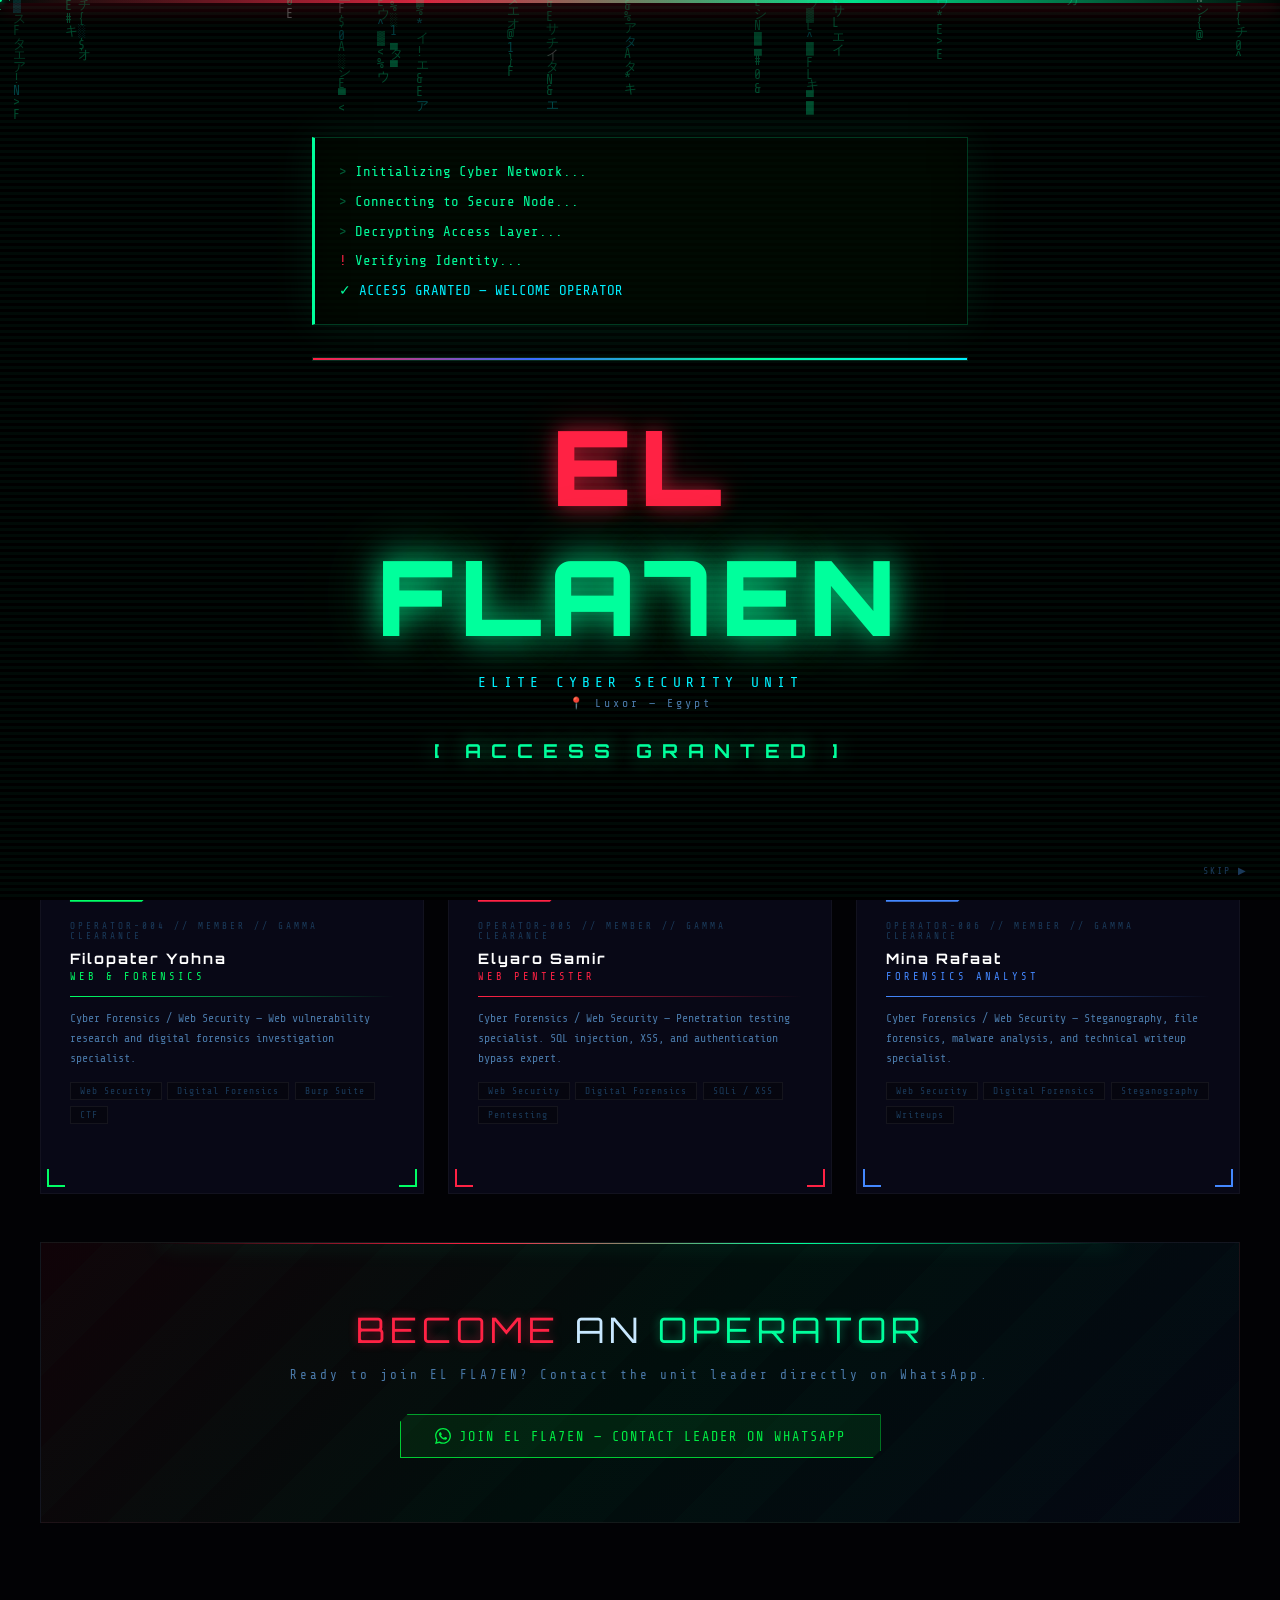
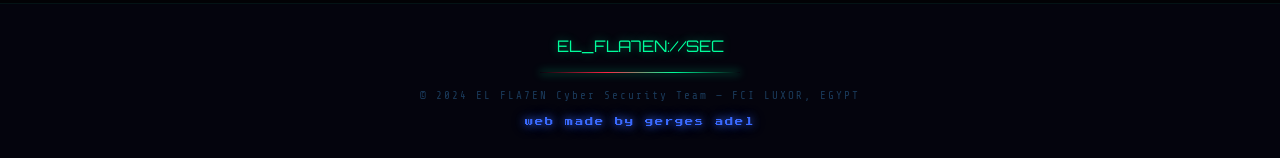
==== team.html @ 1567c56c "Add files via upload" ====
<!DOCTYPE html>
<html lang="en">
<head>
  <meta charset="UTF-8">
  <meta name="viewport" content="width=device-width, initial-scale=1.0">
  <title>EL FLA7EN | The Unit — Team</title>
  <link rel="stylesheet" href="style.css">
  <style>
    /* Ensure equal card height in grid */
    .team-grid { align-items: stretch; }
    .m-card { display: flex; flex-direction: column; }
    .m-body { flex: 1; display: flex; flex-direction: column; }
    .m-skills { flex: 1; }
  </style>
</head>
<body>

<div id="cursor"></div>
<div id="cursor-dot"></div>
<canvas id="bgCanvas" style="position:fixed;inset:0;pointer-events:none;z-index:0;opacity:0.28;width:100%;height:100%;"></canvas>

<!-- INTRO (first-visit only, handled by localStorage) -->
<div id="intro">
  <div class="i-scanbar"></div>
  <canvas id="intro-mat" style="position:absolute;inset:0;width:100%;height:100%;opacity:0.28;"></canvas>
  <div class="i-scan"></div>
  <div class="i-wrap">
    <div class="i-term" id="intro-terminal"></div>
    <div class="i-prog"><div class="i-bar"></div></div>
    <div class="i-logo"><span class="lr">EL</span> <span class="lg">FLA7EN</span></div>
    <div class="i-sub">Elite Cyber Security Unit</div>
    <div class="i-loc">📍 Luxor — Egypt</div>
    <div class="i-access">[ ACCESS GRANTED ]</div>
  </div>
  <div class="i-skip" id="intro-skip">SKIP ▶</div>
</div>

<nav class="navbar">
  <a href="index.html" class="nav-logo">EL<span class="sep">_</span>FLA7EN<span class="lx">://SEC</span></a>
  <ul class="nav-links">
    <li><a href="index.html">Home</a></li>
    <li><a href="team.html" class="active">Team</a></li>
    <li><a href="legendary.html">Legendary</a></li>
    <li><a href="writeups.html">Writeups</a></li>
    <li><a href="achievements.html">Achievements</a></li>
    <li><a href="https://wa.me/201225346232" target="_blank" class="nav-join">⚡ JOIN EL FLA7EN</a></li>
  </ul>
  <button class="nav-toggle"><span></span><span></span><span></span></button>
</nav>

<main>
  <div class="page-hero">
    <div class="pg-grid"></div>
    <h1 class="pg-title">THE <span class="hg">UNIT</span></h1>
    <p class="pg-sub">// 6 OPERATORS — EL FLA7EN CYBER SECURITY TEAM //</p>
    <div class="pg-line"></div>
  </div>

  <section class="section" style="padding-top:1.5rem;">
    <div class="section-inner">

      <!-- EQUAL 3-COLUMN GRID — all members same size -->
      <div class="team-grid">

        <!-- ① Gerges Adel — Neon Green -->
        <div class="m-card reveal" style="--mc:#00ff9c;">
          <div class="mc-gbar"></div><div class="mc-scan"></div>
          <div class="mc-tl" style="border-color:#00ff9c;"></div><div class="mc-tr" style="border-color:#00ff9c;"></div>
          <div class="mc-bl" style="border-color:#00ff9c;"></div><div class="mc-br" style="border-color:#00ff9c;"></div>
          <div class="m-body">
            <!-- Neon SVG Avatar — hacker figure -->
            <div class="m-avatar-wrap">
              <svg viewBox="0 0 52 52" fill="none" xmlns="http://www.w3.org/2000/svg">
                <circle cx="26" cy="14" r="8" stroke="#00ff9c" stroke-width="1.5"/>
                <path d="M10 44c0-8.837 7.163-16 16-16s16 7.163 16 16" stroke="#00ff9c" stroke-width="1.5"/>
                <circle cx="26" cy="14" r="4" stroke="#00ff9c" stroke-width="1"/>
                <line x1="18" y1="44" x2="18" y2="36" stroke="#00ff9c" stroke-width="1"/>
                <line x1="34" y1="44" x2="34" y2="36" stroke="#00ff9c" stroke-width="1"/>
                <path d="M14 38h24" stroke="#00ff9c" stroke-width="1" stroke-dasharray="2 2"/>
                <!-- Crown for leader -->
                <path d="M19 8l3-4 4 3 4-3 3 4" stroke="#00ff9c" stroke-width="1.2" fill="none"/>
              </svg>
            </div>
            <div class="m-id">OPERATOR-001 // LEADER // ALPHA CLEARANCE</div>
            <div class="m-name">Gerges Adel</div>
            <div class="m-role">Team Leader</div>
            <div class="m-sep"></div>
            <p class="m-spec">Cyber Forensics / Web Security — Commands EL FLA7EN operations. DFIR specialist and CTF strategist.</p>
            <div class="m-skills">
              <span class="m-skill">Digital Forensics</span>
              <span class="m-skill">OSINT</span>
              <span class="m-skill">Web Security</span>
              <span class="m-skill">Leadership</span>
            </div>
            <a href="https://www.linkedin.com/in/gerges-adel-10207537b" target="_blank" class="m-li">
              <svg width="12" height="12" viewBox="0 0 24 24" fill="currentColor"><path d="M20.447 20.452h-3.554v-5.569c0-1.328-.027-3.037-1.852-3.037-1.853 0-2.136 1.445-2.136 2.939v5.667H9.351V9h3.414v1.561h.046c.477-.9 1.637-1.85 3.37-1.85 3.601 0 4.267 2.37 4.267 5.455v6.286zM5.337 7.433a2.062 2.062 0 01-2.063-2.065 2.064 2.064 0 112.063 2.065zm1.782 13.019H3.555V9h3.564v11.452zM22.225 0H1.771C.792 0 0 .774 0 1.729v20.542C0 23.227.792 24 1.771 24h20.451C23.2 24 24 23.227 24 22.271V1.729C24 .774 23.2 0 22.222 0h.003z"/></svg>
              LinkedIn
            </a>
          </div>
        </div>

        <!-- ② Bassem Naser — Electric Cyan -->
        <div class="m-card reveal" style="--mc:#00f0ff;">
          <div class="mc-gbar"></div><div class="mc-scan"></div>
          <div class="mc-tl" style="border-color:#00f0ff;"></div><div class="mc-tr" style="border-color:#00f0ff;"></div>
          <div class="mc-bl" style="border-color:#00f0ff;"></div><div class="mc-br" style="border-color:#00f0ff;"></div>
          <div class="m-body">
            <div class="m-avatar-wrap">
              <svg viewBox="0 0 52 52" fill="none" xmlns="http://www.w3.org/2000/svg">
                <circle cx="26" cy="14" r="8" stroke="#00f0ff" stroke-width="1.5"/>
                <path d="M10 44c0-8.837 7.163-16 16-16s16 7.163 16 16" stroke="#00f0ff" stroke-width="1.5"/>
                <circle cx="26" cy="14" r="4" stroke="#00f0ff" stroke-width="1"/>
                <line x1="18" y1="44" x2="18" y2="36" stroke="#00f0ff" stroke-width="1"/>
                <line x1="34" y1="44" x2="34" y2="36" stroke="#00f0ff" stroke-width="1"/>
                <!-- Co-leader badge: two bars -->
                <line x1="20" y1="7" x2="32" y2="7" stroke="#00f0ff" stroke-width="1.2"/>
                <line x1="20" y1="5" x2="32" y2="5" stroke="#00f0ff" stroke-width="0.8" stroke-dasharray="2 2"/>
              </svg>
            </div>
            <div class="m-id">OPERATOR-002 // CO-LEADER // BETA CLEARANCE</div>
            <div class="m-name">Bassem Naser</div>
            <div class="m-role">Co-Leader</div>
            <div class="m-sep"></div>
            <p class="m-spec">Cyber Forensics / Web Security — Second-in-command. Coordinates unit training and CTF tactical operations.</p>
            <div class="m-skills">
              <span class="m-skill">Digital Forensics</span>
              <span class="m-skill">OSINT</span>
              <span class="m-skill">Web Security</span>
              <span class="m-skill">CTF</span>
            </div>
            <a href="https://www.linkedin.com/in/bassem-naser-9a9752275" target="_blank" class="m-li">
              <svg width="12" height="12" viewBox="0 0 24 24" fill="currentColor"><path d="M20.447 20.452h-3.554v-5.569c0-1.328-.027-3.037-1.852-3.037-1.853 0-2.136 1.445-2.136 2.939v5.667H9.351V9h3.414v1.561h.046c.477-.9 1.637-1.85 3.37-1.85 3.601 0 4.267 2.37 4.267 5.455v6.286zM5.337 7.433a2.062 2.062 0 01-2.063-2.065 2.064 2.064 0 112.063 2.065zm1.782 13.019H3.555V9h3.564v11.452zM22.225 0H1.771C.792 0 0 .774 0 1.729v20.542C0 23.227.792 24 1.771 24h20.451C23.2 24 24 23.227 24 22.271V1.729C24 .774 23.2 0 22.222 0h.003z"/></svg>
              LinkedIn
            </a>
          </div>
        </div>

        <!-- ③ Bishoy Salah — Crimson Blue -->
        <div class="m-card reveal" style="--mc:#3a6aff;">
          <div class="mc-gbar"></div><div class="mc-scan"></div>
          <div class="mc-tl" style="border-color:#3a6aff;"></div><div class="mc-tr" style="border-color:#3a6aff;"></div>
          <div class="mc-bl" style="border-color:#3a6aff;"></div><div class="mc-br" style="border-color:#3a6aff;"></div>
          <div class="m-body">
            <div class="m-avatar-wrap">
              <svg viewBox="0 0 52 52" fill="none" xmlns="http://www.w3.org/2000/svg">
                <circle cx="26" cy="14" r="8" stroke="#3a6aff" stroke-width="1.5"/>
                <path d="M10 44c0-8.837 7.163-16 16-16s16 7.163 16 16" stroke="#3a6aff" stroke-width="1.5"/>
                <circle cx="26" cy="14" r="4" stroke="#3a6aff" stroke-width="1"/>
                <line x1="18" y1="44" x2="18" y2="36" stroke="#3a6aff" stroke-width="1"/>
                <line x1="34" y1="44" x2="34" y2="36" stroke="#3a6aff" stroke-width="1"/>
                <!-- Shield icon -->
                <path d="M26 5 L30 8 L30 13 C30 15.5 28 17.5 26 18 C24 17.5 22 15.5 22 13 L22 8 Z" stroke="#3a6aff" stroke-width="1" fill="none"/>
              </svg>
            </div>
            <div class="m-id">OPERATOR-003 // MEMBER // GAMMA CLEARANCE</div>
            <div class="m-name">Bishoy Salah</div>
            <div class="m-role">Security Analyst</div>
            <div class="m-sep"></div>
            <p class="m-spec">Cyber Forensics / Web Security — Digital evidence specialist. Network forensics and web vulnerability expert.</p>
            <div class="m-skills">
              <span class="m-skill">Web Security</span>
              <span class="m-skill">Digital Forensics</span>
              <span class="m-skill">Wireshark</span>
              <span class="m-skill">CTF</span>
            </div>
            <a href="https://www.linkedin.com/in/beshoy-salah-5a33793b5" target="_blank" class="m-li">
              <svg width="12" height="12" viewBox="0 0 24 24" fill="currentColor"><path d="M20.447 20.452h-3.554v-5.569c0-1.328-.027-3.037-1.852-3.037-1.853 0-2.136 1.445-2.136 2.939v5.667H9.351V9h3.414v1.561h.046c.477-.9 1.637-1.85 3.37-1.85 3.601 0 4.267 2.37 4.267 5.455v6.286zM5.337 7.433a2.062 2.062 0 01-2.063-2.065 2.064 2.064 0 112.063 2.065zm1.782 13.019H3.555V9h3.564v11.452zM22.225 0H1.771C.792 0 0 .774 0 1.729v20.542C0 23.227.792 24 1.771 24h20.451C23.2 24 24 23.227 24 22.271V1.729C24 .774 23.2 0 22.222 0h.003z"/></svg>
              LinkedIn
            </a>
          </div>
        </div>

        <!-- ④ Filopater Yohna — Neon Emerald -->
        <div class="m-card reveal" style="--mc:#00ff66;">
          <div class="mc-gbar"></div><div class="mc-scan"></div>
          <div class="mc-tl" style="border-color:#00ff66;"></div><div class="mc-tr" style="border-color:#00ff66;"></div>
          <div class="mc-bl" style="border-color:#00ff66;"></div><div class="mc-br" style="border-color:#00ff66;"></div>
          <div class="m-body">
            <div class="m-avatar-wrap">
              <svg viewBox="0 0 52 52" fill="none" xmlns="http://www.w3.org/2000/svg">
                <circle cx="26" cy="14" r="8" stroke="#00ff66" stroke-width="1.5"/>
                <path d="M10 44c0-8.837 7.163-16 16-16s16 7.163 16 16" stroke="#00ff66" stroke-width="1.5"/>
                <circle cx="26" cy="14" r="4" stroke="#00ff66" stroke-width="1"/>
                <line x1="18" y1="44" x2="18" y2="36" stroke="#00ff66" stroke-width="1"/>
                <line x1="34" y1="44" x2="34" y2="36" stroke="#00ff66" stroke-width="1"/>
                <!-- Magnifier for OSINT/web -->
                <circle cx="24" cy="9" r="3" stroke="#00ff66" stroke-width="1"/>
                <line x1="27" y1="12" x2="30" y2="15" stroke="#00ff66" stroke-width="1.2"/>
              </svg>
            </div>
            <div class="m-id">OPERATOR-004 // MEMBER // GAMMA CLEARANCE</div>
            <div class="m-name">Filopater Yohna</div>
            <div class="m-role">Web &amp; Forensics</div>
            <div class="m-sep"></div>
            <p class="m-spec">Cyber Forensics / Web Security — Web vulnerability research and digital forensics investigation specialist.</p>
            <div class="m-skills">
              <span class="m-skill">Web Security</span>
              <span class="m-skill">Digital Forensics</span>
              <span class="m-skill">Burp Suite</span>
              <span class="m-skill">CTF</span>
            </div>
            <a href="https://www.linkedin.com/in/felopater-yohana-9625503b5" target="_blank" class="m-li">
              <svg width="12" height="12" viewBox="0 0 24 24" fill="currentColor"><path d="M20.447 20.452h-3.554v-5.569c0-1.328-.027-3.037-1.852-3.037-1.853 0-2.136 1.445-2.136 2.939v5.667H9.351V9h3.414v1.561h.046c.477-.9 1.637-1.85 3.37-1.85 3.601 0 4.267 2.37 4.267 5.455v6.286zM5.337 7.433a2.062 2.062 0 01-2.063-2.065 2.064 2.064 0 112.063 2.065zm1.782 13.019H3.555V9h3.564v11.452zM22.225 0H1.771C.792 0 0 .774 0 1.729v20.542C0 23.227.792 24 1.771 24h20.451C23.2 24 24 23.227 24 22.271V1.729C24 .774 23.2 0 22.222 0h.003z"/></svg>
              LinkedIn
            </a>
          </div>
        </div>

        <!-- ⑤ Elyaro Samir — Cyber Red -->
        <div class="m-card reveal" style="--mc:#ff2244;">
          <div class="mc-gbar"></div><div class="mc-scan"></div>
          <div class="mc-tl" style="border-color:#ff2244;"></div><div class="mc-tr" style="border-color:#ff2244;"></div>
          <div class="mc-bl" style="border-color:#ff2244;"></div><div class="mc-br" style="border-color:#ff2244;"></div>
          <div class="m-body">
            <div class="m-avatar-wrap">
              <svg viewBox="0 0 52 52" fill="none" xmlns="http://www.w3.org/2000/svg">
                <circle cx="26" cy="14" r="8" stroke="#ff2244" stroke-width="1.5"/>
                <path d="M10 44c0-8.837 7.163-16 16-16s16 7.163 16 16" stroke="#ff2244" stroke-width="1.5"/>
                <circle cx="26" cy="14" r="4" stroke="#ff2244" stroke-width="1"/>
                <line x1="18" y1="44" x2="18" y2="36" stroke="#ff2244" stroke-width="1"/>
                <line x1="34" y1="44" x2="34" y2="36" stroke="#ff2244" stroke-width="1"/>
                <!-- Lightning bolt for hacker -->
                <path d="M28 5 L23 13 L27 13 L22 21 L29 11 L25 11 Z" stroke="#ff2244" stroke-width="1" fill="none"/>
              </svg>
            </div>
            <div class="m-id">OPERATOR-005 // MEMBER // GAMMA CLEARANCE</div>
            <div class="m-name">Elyaro Samir</div>
            <div class="m-role">Web Pentester</div>
            <div class="m-sep"></div>
            <p class="m-spec">Cyber Forensics / Web Security — Penetration testing specialist. SQL injection, XSS, and authentication bypass expert.</p>
            <div class="m-skills">
              <span class="m-skill">Web Security</span>
              <span class="m-skill">Digital Forensics</span>
              <span class="m-skill">SQLi / XSS</span>
              <span class="m-skill">Pentesting</span>
            </div>
            <a href="https://www.linkedin.com/in/elyaro-samir-81593839b/" target="_blank" class="m-li">
              <svg width="12" height="12" viewBox="0 0 24 24" fill="currentColor"><path d="M20.447 20.452h-3.554v-5.569c0-1.328-.027-3.037-1.852-3.037-1.853 0-2.136 1.445-2.136 2.939v5.667H9.351V9h3.414v1.561h.046c.477-.9 1.637-1.85 3.37-1.85 3.601 0 4.267 2.37 4.267 5.455v6.286zM5.337 7.433a2.062 2.062 0 01-2.063-2.065 2.064 2.064 0 112.063 2.065zm1.782 13.019H3.555V9h3.564v11.452zM22.225 0H1.771C.792 0 0 .774 0 1.729v20.542C0 23.227.792 24 1.771 24h20.451C23.2 24 24 23.227 24 22.271V1.729C24 .774 23.2 0 22.222 0h.003z"/></svg>
              LinkedIn
            </a>
          </div>
        </div>

        <!-- ⑥ Mina Rafaat — Neon Blue -->
        <div class="m-card reveal" style="--mc:#4488ff;">
          <div class="mc-gbar"></div><div class="mc-scan"></div>
          <div class="mc-tl" style="border-color:#4488ff;"></div><div class="mc-tr" style="border-color:#4488ff;"></div>
          <div class="mc-bl" style="border-color:#4488ff;"></div><div class="mc-br" style="border-color:#4488ff;"></div>
          <div class="m-body">
            <div class="m-avatar-wrap">
              <svg viewBox="0 0 52 52" fill="none" xmlns="http://www.w3.org/2000/svg">
                <circle cx="26" cy="14" r="8" stroke="#4488ff" stroke-width="1.5"/>
                <path d="M10 44c0-8.837 7.163-16 16-16s16 7.163 16 16" stroke="#4488ff" stroke-width="1.5"/>
                <circle cx="26" cy="14" r="4" stroke="#4488ff" stroke-width="1"/>
                <line x1="18" y1="44" x2="18" y2="36" stroke="#4488ff" stroke-width="1"/>
                <line x1="34" y1="44" x2="34" y2="36" stroke="#4488ff" stroke-width="1"/>
                <!-- Document/writeup icon -->
                <rect x="21" y="5" width="10" height="13" rx="1" stroke="#4488ff" stroke-width="1" fill="none"/>
                <line x1="23" y1="9" x2="29" y2="9" stroke="#4488ff" stroke-width="0.8"/>
                <line x1="23" y1="11" x2="29" y2="11" stroke="#4488ff" stroke-width="0.8"/>
                <line x1="23" y1="13" x2="27" y2="13" stroke="#4488ff" stroke-width="0.8"/>
              </svg>
            </div>
            <div class="m-id">OPERATOR-006 // MEMBER // GAMMA CLEARANCE</div>
            <div class="m-name">Mina Rafaat</div>
            <div class="m-role">Forensics Analyst</div>
            <div class="m-sep"></div>
            <p class="m-spec">Cyber Forensics / Web Security — Steganography, file forensics, malware analysis, and technical writeup specialist.</p>
            <div class="m-skills">
              <span class="m-skill">Web Security</span>
              <span class="m-skill">Digital Forensics</span>
              <span class="m-skill">Steganography</span>
              <span class="m-skill">Writeups</span>
            </div>
            <a href="https://www.linkedin.com/in/mena-rafat-540276300" target="_blank" class="m-li">
              <svg width="12" height="12" viewBox="0 0 24 24" fill="currentColor"><path d="M20.447 20.452h-3.554v-5.569c0-1.328-.027-3.037-1.852-3.037-1.853 0-2.136 1.445-2.136 2.939v5.667H9.351V9h3.414v1.561h.046c.477-.9 1.637-1.85 3.37-1.85 3.601 0 4.267 2.37 4.267 5.455v6.286zM5.337 7.433a2.062 2.062 0 01-2.063-2.065 2.064 2.064 0 112.063 2.065zm1.782 13.019H3.555V9h3.564v11.452zM22.225 0H1.771C.792 0 0 .774 0 1.729v20.542C0 23.227.792 24 1.771 24h20.451C23.2 24 24 23.227 24 22.271V1.729C24 .774 23.2 0 22.222 0h.003z"/></svg>
              LinkedIn
            </a>
          </div>
        </div>

      </div><!-- /team-grid -->

      <!-- CTA -->
      <div class="cta reveal" style="margin-top:3rem;">
        <div class="cta-title"><span class="cr">BECOME</span> AN <span class="cg">OPERATOR</span></div>
        <p class="cta-sub">Ready to join EL FLA7EN? Contact the unit leader directly on WhatsApp.</p>
        <a href="https://wa.me/201225346232" target="_blank" class="btn btn-wa" style="font-size:0.85rem;padding:13px 34px;">
          <svg width="16" height="16" viewBox="0 0 24 24" fill="currentColor"><path d="M17.472 14.382c-.297-.149-1.758-.867-2.03-.967-.273-.099-.471-.148-.67.15-.197.297-.767.966-.94 1.164-.173.199-.347.223-.644.075-.297-.15-1.255-.463-2.39-1.475-.883-.788-1.48-1.761-1.653-2.059-.173-.297-.018-.458.13-.606.134-.133.298-.347.446-.52.149-.174.198-.298.298-.497.099-.198.05-.371-.025-.52-.075-.149-.669-1.612-.916-2.207-.242-.579-.487-.5-.669-.51-.173-.008-.371-.01-.57-.01-.198 0-.52.074-.792.372-.272.297-1.04 1.016-1.04 2.479 0 1.462 1.065 2.875 1.213 3.074.149.198 2.096 3.2 5.077 4.487.709.306 1.262.489 1.694.625.712.227 1.36.195 1.871.118.571-.085 1.758-.719 2.006-1.413.248-.694.248-1.289.173-1.413-.074-.124-.272-.198-.57-.347m-5.421 7.403h-.004a9.87 9.87 0 01-5.031-1.378l-.361-.214-3.741.982.998-3.648-.235-.374a9.86 9.86 0 01-1.51-5.26c.001-5.45 4.436-9.884 9.888-9.884 2.64 0 5.122 1.03 6.988 2.898a9.825 9.825 0 012.893 6.994c-.003 5.45-4.437 9.884-9.885 9.884m8.413-18.297A11.815 11.815 0 0012.05 0C5.495 0 .16 5.335.157 11.892c0 2.096.547 4.142 1.588 5.945L.057 24l6.305-1.654a11.882 11.882 0 005.683 1.448h.005c6.554 0 11.89-5.335 11.893-11.893a11.821 11.821 0 00-3.48-8.413Z"/></svg>
          JOIN EL FLA7EN — Contact Leader on WhatsApp
        </a>
      </div>

    </div>
  </section>
</main>

<footer>
  <span class="ft-logo">EL_FLA7EN://SEC</span>
  <div class="ft-divider"></div>
  <span class="ft-copy">© 2024 EL FLA7EN Cyber Security Team — FCI LUXOR, EGYPT</span>
  <span class="ft-credit">web made by gerges adel</span>
</footer>

<script src="script.js"></script>
</body>
</html>
---- style.css ----
@import url('https://fonts.googleapis.com/css2?family=Share+Tech+Mono&family=Orbitron:wght@400;600;700;900&family=Rajdhani:wght@300;400;600;700&family=VT323&family=Press+Start+2P&display=swap');

/* ============================================================
   EL FLA7EN v3 — BALANCED NEON CYBER PALETTE
   Green #00ff9c | Blue #1e3a8a | Red #ff2244 | Black #020205
   ============================================================ */
:root {
  --bg:    #020205;
  --bg2:   #04040d;
  --bg3:   #070714;
  --surf:  #080816;
  --surf2: #0c0c22;
  --bdr:   #0d1f3a;
  --bdr2:  #1a3a6a;

  --text:     #c8e8ff;
  --dim:      #4a7aaa;
  --muted:    #1a3a5a;
  --v-muted:  #0a1828;

  /* PRIMARY TRIO */
  --g:  #00ff9c;   /* Neon Green */
  --g2: #00cc7a;
  --g3: #00ff6a;
  --r:  #ff2244;   /* Cyber Red */
  --r2: #cc1133;
  --r3: #ff4466;
  --b:  #1e3a8a;   /* Crimson Blue */
  --b2: #2a52c0;
  --b3: #3a6aff;

  /* SECONDARY */
  --cyan:   #00f0ff;
  --cyan2:  #00c8ff;
  --em:     #00ff66;   /* Neon Emerald */
  --nb:     #4488ff;   /* Neon Blue */
  --yellow: #ffd700;

  /* MEMBER COLORS */
  --m0: #00ff9c;   /* Gerges  — Neon Green   */
  --m1: #00f0ff;   /* Bassem  — Electric Cyan */
  --m2: #3a6aff;   /* Bishoy  — Crimson Blue  */
  --m3: #00ff66;   /* Filop.  — Neon Emerald  */
  --m4: #ff2244;   /* Elyaro  — Cyber Red     */
  --m5: #4488ff;   /* Mina    — Neon Blue     */

  /* GLOWS */
  --gg:  0 0 20px rgba(0,255,156,0.55),0 0 40px rgba(0,255,156,0.25);
  --ggs: 0 0 10px rgba(0,255,156,0.45);
  --ggx: 0 0 30px rgba(0,255,156,0.7),0 0 60px rgba(0,255,156,0.35),0 0 100px rgba(0,255,156,0.15);
  --gr:  0 0 20px rgba(255,34,68,0.55),0 0 40px rgba(255,34,68,0.25);
  --grs: 0 0 10px rgba(255,34,68,0.45);
  --gc:  0 0 20px rgba(0,240,255,0.5),0 0 40px rgba(0,240,255,0.2);
  --gcs: 0 0 10px rgba(0,240,255,0.4);
  --gb:  0 0 20px rgba(58,106,255,0.5);
  --gbs: 0 0 10px rgba(58,106,255,0.4);

  --font-mono:    'Share Tech Mono','Courier New',monospace;
  --font-display: 'Orbitron',monospace;
  --font-body:    'Rajdhani',sans-serif;
  --font-retro:   'VT323',monospace;
  --font-pixel:   'Press Start 2P',monospace;
}

*,*::before,*::after{margin:0;padding:0;box-sizing:border-box;}
html{scroll-behavior:smooth;}

body{
  background:var(--bg);color:var(--text);
  font-family:var(--font-mono);
  min-height:100vh;overflow-x:hidden;cursor:none;
}

/* Scanlines */
body::after{
  content:'';position:fixed;inset:0;pointer-events:none;z-index:9997;
  background:repeating-linear-gradient(0deg,transparent,transparent 2px,rgba(0,255,156,0.012) 2px,rgba(0,255,156,0.012) 4px);
  animation:scanscroll 15s linear infinite;
}
@keyframes scanscroll{0%{background-position:0 0}100%{background-position:0 300px}}

/* ===== CURSOR ===== */
#cursor{
  width:20px;height:20px;border:1.5px solid var(--g);
  position:fixed;pointer-events:none;z-index:99999;
  transform:translate(-50%,-50%);
  box-shadow:var(--ggs);
  transition:transform 0.08s,background 0.2s,border-color 0.2s;
  clip-path:polygon(50% 0%,100% 50%,50% 100%,0% 50%);
}
#cursor-dot{
  width:4px;height:4px;background:var(--g);border-radius:50%;
  position:fixed;pointer-events:none;z-index:99999;
  transform:translate(-50%,-50%);box-shadow:0 0 6px var(--g);
}
#cursor.hover-r{border-color:var(--r);box-shadow:var(--grs);}
#cursor.hover-b{border-color:var(--b3);box-shadow:var(--gbs);}
#cursor.scale{transform:translate(-50%,-50%) scale(2);}

/* ===== BG CANVAS ===== */
#bgCanvas{position:fixed;inset:0;pointer-events:none;z-index:0;opacity:0.32;width:100%;height:100%;}

/* ===== INTRO ===== */
#intro{
  position:fixed;inset:0;background:#000;
  z-index:99990;display:flex;flex-direction:column;
  align-items:center;justify-content:center;overflow:hidden;
}
#intro.hidden{display:none;}
#intro.exit{animation:introExit 1.2s ease forwards;}
@keyframes introExit{to{opacity:0;transform:scale(1.04);pointer-events:none;}}

#intro-mat{position:absolute;inset:0;}
.i-scan{
  position:absolute;inset:0;pointer-events:none;
  background:repeating-linear-gradient(0deg,transparent,transparent 3px,rgba(0,255,156,0.04) 3px,rgba(0,255,156,0.04) 6px);
  animation:iscan 0.1s steps(1) infinite;
}
@keyframes iscan{0%{opacity:1}50%{opacity:0.7}}

.i-wrap{position:relative;z-index:2;text-align:center;width:100%;max-width:720px;padding:2rem;}

/* Red scan bar */
.i-scanbar{
  position:absolute;left:0;right:0;height:3px;
  background:linear-gradient(90deg,transparent,var(--r),var(--g),transparent);
  box-shadow:0 0 20px var(--r),0 0 40px rgba(255,34,68,0.3);
  animation:scanbar 2s linear infinite;top:0;
}
@keyframes scanbar{0%{top:-3px}100%{top:100vh}}

.i-term{
  font-family:var(--font-mono);font-size:clamp(0.72rem,1.8vw,0.88rem);
  color:var(--g);text-align:left;
  background:rgba(0,10,0,0.75);
  border:1px solid rgba(0,255,156,0.2);
  border-left:3px solid var(--g);
  padding:1.2rem 1.5rem;margin-bottom:2rem;
  min-height:115px;
  box-shadow:0 0 40px rgba(0,255,156,0.08),inset 0 0 30px rgba(0,0,0,0.5);
}
.i-line{display:block;opacity:0;line-height:2.1;white-space:nowrap;}
.i-line.show{opacity:1;}
.i-line::before{content:'> ';color:rgba(0,255,156,0.35);}
.i-line.ok{color:var(--cyan);}
.i-line.ok::before{content:'✓ ';color:var(--g);}
.i-line.warn::before{content:'! ';color:var(--r);}

/* Progress bar — tri-color */
.i-prog{width:100%;height:4px;background:rgba(255,255,255,0.04);margin-bottom:2.5rem;border:1px solid rgba(0,255,156,0.1);overflow:hidden;}
.i-bar{
  height:100%;width:0%;
  background:linear-gradient(90deg,var(--r),var(--b3),var(--g),var(--cyan));
  box-shadow:0 0 15px var(--g),0 0 30px rgba(0,255,156,0.4);
  animation:ibar 2.8s ease forwards 0.3s;
}
@keyframes ibar{to{width:100%;}}

.i-logo{
  font-family:var(--font-display);
  font-size:clamp(3rem,10vw,6.5rem);font-weight:900;
  letter-spacing:8px;opacity:0;
  animation:logoIn 0.9s cubic-bezier(0.16,1,0.3,1) forwards 2.8s, logoGlitch 4s infinite 3.8s;
}
.i-logo .lg{color:var(--g);text-shadow:var(--ggx);}
.i-logo .lr{color:var(--r);text-shadow:var(--gr);}
.i-logo .lb{color:var(--b3);text-shadow:var(--gb);}
.i-logo .lw{color:#fff;text-shadow:0 0 30px rgba(255,255,255,0.3);}

.i-sub{font-family:var(--font-mono);font-size:clamp(0.72rem,2vw,0.92rem);color:var(--cyan);letter-spacing:5px;text-transform:uppercase;opacity:0;margin-top:0.8rem;animation:fu 0.5s ease forwards 3.5s;}
.i-loc{font-family:var(--font-mono);font-size:0.72rem;color:var(--dim);letter-spacing:3px;opacity:0;margin-top:0.3rem;animation:fu 0.4s ease forwards 3.8s;}
.i-access{
  font-family:var(--font-display);font-size:clamp(0.9rem,2.5vw,1.2rem);font-weight:700;
  letter-spacing:10px;color:var(--g);text-shadow:var(--gg);
  opacity:0;margin-top:1.8rem;
  animation:fu 0.4s ease forwards 4.1s,accessPulse 0.7s step-end infinite 4.4s;
}

@keyframes logoIn{0%{opacity:0;filter:blur(16px);transform:scaleX(0.7) skewX(-10deg);}70%{opacity:1;filter:blur(0);transform:scaleX(1.04);}100%{opacity:1;filter:blur(0);transform:scaleX(1);}}
@keyframes logoGlitch{
  0%,90%,100%{text-shadow:inherit;transform:none;}
  91%{transform:skewX(-7deg);filter:hue-rotate(90deg);}
  92%{transform:skewX(5deg);filter:hue-rotate(-60deg);}
  93%{transform:none;filter:none;}
  95%{transform:translateX(3px);}
  96%{transform:translateX(-3px);}
  97%{transform:none;}
}
@keyframes fu{from{opacity:0;transform:translateY(12px)}to{opacity:1;transform:translateY(0)}}
@keyframes accessPulse{0%,100%{opacity:1}50%{opacity:0.2}}

.i-skip{position:absolute;bottom:1.5rem;right:2rem;font-family:var(--font-mono);font-size:0.62rem;color:var(--muted);letter-spacing:2px;cursor:pointer;text-transform:uppercase;transition:color 0.2s;}
.i-skip:hover{color:var(--g);}

/* ===== NAVBAR ===== */
.navbar{
  position:fixed;top:0;left:0;right:0;height:65px;
  background:rgba(2,2,5,0.96);backdrop-filter:blur(18px);
  border-bottom:1px solid rgba(0,255,156,0.08);
  box-shadow:0 1px 40px rgba(0,255,156,0.05),0 0 1px rgba(255,34,68,0.08) inset;
  z-index:900;padding:0 2rem;
  display:flex;align-items:center;justify-content:space-between;
}
.nav-logo{
  font-family:var(--font-display);font-size:1.05rem;font-weight:900;
  color:var(--g);text-shadow:var(--ggs);text-decoration:none;letter-spacing:3px;
}
.nav-logo .sep{color:var(--r);opacity:0.7;}
.nav-logo .lx{color:var(--dim);}

.nav-links{display:flex;gap:0.2rem;list-style:none;align-items:center;}
.nav-links a{
  font-family:var(--font-mono);font-size:0.7rem;letter-spacing:1.5px;
  color:var(--dim);text-decoration:none;text-transform:uppercase;
  padding:7px 14px;border:1px solid transparent;transition:all 0.25s;position:relative;
}
.nav-links a::before{
  content:'';position:absolute;bottom:0;left:50%;right:50%;height:1px;
  background:linear-gradient(90deg,var(--r),var(--g));
  transition:all 0.3s;box-shadow:0 0 6px var(--g);
}
.nav-links a:hover,.nav-links a.active{color:var(--g);text-shadow:var(--ggs);}
.nav-links a:hover::before,.nav-links a.active::before{left:10%;right:10%;}

.nav-join{
  font-family:var(--font-mono);font-size:0.7rem;letter-spacing:2px;
  padding:8px 20px;
  background:linear-gradient(135deg,rgba(255,34,68,0.15),rgba(0,255,156,0.12));
  border:1px solid;
  border-image:linear-gradient(135deg,var(--r),var(--g)) 1;
  color:var(--g) !important;
  text-decoration:none;text-transform:uppercase;
  clip-path:polygon(8px 0,100% 0,100% calc(100% - 8px),calc(100% - 8px) 100%,0 100%,0 8px);
  transition:all 0.3s !important;position:relative;overflow:hidden;
}
.nav-join::before{display:none !important;}
.nav-join::after{
  content:'';position:absolute;inset:0;
  background:linear-gradient(135deg,var(--r),var(--g));
  opacity:0;transition:opacity 0.3s;z-index:-1;
}
.nav-join:hover::after{opacity:1;}
.nav-join:hover{color:var(--bg) !important;box-shadow:var(--gg),var(--gr);}

.nav-toggle{display:none;background:none;border:none;cursor:pointer;flex-direction:column;gap:5px;padding:5px;}
.nav-toggle span{display:block;width:22px;height:2px;background:var(--g);transition:all 0.3s;}

/* ===== MAIN ===== */
main{padding-top:65px;position:relative;z-index:1;}

/* ===== HERO ===== */
.hero{
  min-height:100vh;display:flex;align-items:center;justify-content:center;
  text-align:center;padding:4rem 2rem 3rem;position:relative;overflow:hidden;
}
/* Grid floor effect */
.hero-grid{
  position:absolute;inset:0;
  background-image:
    linear-gradient(rgba(0,255,156,0.055) 1px,transparent 1px),
    linear-gradient(90deg,rgba(0,255,156,0.055) 1px,transparent 1px),
    linear-gradient(rgba(255,34,68,0.025) 1px,transparent 1px),
    linear-gradient(90deg,rgba(255,34,68,0.025) 1px,transparent 1px),
    linear-gradient(rgba(58,106,255,0.02) 1px,transparent 1px),
    linear-gradient(90deg,rgba(58,106,255,0.02) 1px,transparent 1px);
  background-size:70px 70px,70px 70px,14px 14px,14px 14px,7px 7px,7px 7px;
  perspective:600px;transform:rotateX(3deg);transform-origin:50% 100%;
  mask-image:radial-gradient(ellipse at 50% 30%,black 20%,transparent 80%);
  animation:gridPulse 6s ease-in-out infinite;
}
@keyframes gridPulse{0%,100%{opacity:0.7}50%{opacity:1}}

.hero-radial{
  position:absolute;inset:0;
  background:
    radial-gradient(ellipse at 20% 50%,rgba(255,34,68,0.1) 0%,transparent 50%),
    radial-gradient(ellipse at 80% 50%,rgba(58,106,255,0.1) 0%,transparent 50%),
    radial-gradient(ellipse at 50% 0%,rgba(0,255,156,0.08) 0%,transparent 60%);
}

/* Particles canvas */
#particleCanvas{position:absolute;inset:0;pointer-events:none;z-index:1;}

.hero-content{position:relative;z-index:2;max-width:980px;}

.hero-eyebrow{
  font-family:var(--font-mono);font-size:0.68rem;
  letter-spacing:6px;text-transform:uppercase;margin-bottom:1.5rem;
  opacity:0;animation:fu 0.6s ease forwards 0.2s;
}
.hero-eyebrow .eg{color:var(--g);}
.hero-eyebrow .er{color:var(--r);}
.hero-eyebrow .ec{color:var(--cyan);}
.hero-eyebrow .em{color:var(--dim);}

.hero-title{
  font-family:var(--font-display);
  font-size:clamp(3.5rem,12vw,8.5rem);
  font-weight:900;line-height:0.9;letter-spacing:10px;
  margin-bottom:0.8rem;opacity:0;
  animation:fu 0.7s cubic-bezier(0.16,1,0.3,1) forwards 0.4s;
}
.ht-el{color:var(--r);text-shadow:var(--gr);display:block;}
.ht-fla{color:#fff;text-shadow:0 0 40px rgba(255,255,255,0.2);}
.ht-7en{color:var(--g);text-shadow:var(--ggx);}

.hero-sub{
  font-family:var(--font-mono);font-size:clamp(0.8rem,2vw,1rem);
  color:var(--text);letter-spacing:4px;margin-bottom:0.4rem;
  opacity:0;animation:fu 0.6s ease forwards 0.7s;
}
.hero-loc{
  font-family:var(--font-mono);font-size:0.72rem;color:var(--cyan);letter-spacing:3px;
  opacity:0;margin-bottom:2.5rem;animation:fu 0.5s ease forwards 0.85s;
}

.hero-stats{
  display:flex;gap:2.5rem;justify-content:center;flex-wrap:wrap;
  margin-bottom:2.5rem;opacity:0;animation:fu 0.6s ease forwards 1s;
}
.h-stat{text-align:center;position:relative;}
.h-stat::after{
  content:'';position:absolute;bottom:-8px;left:0;right:0;height:1px;
  background:linear-gradient(90deg,transparent,var(--g),var(--r),transparent);
}
.h-num{
  font-family:var(--font-display);font-size:2.5rem;font-weight:900;
  color:var(--g);text-shadow:var(--ggs);display:block;line-height:1;
}
.h-label{font-size:0.6rem;color:var(--muted);letter-spacing:3px;text-transform:uppercase;display:block;margin-top:0.5rem;}

.hero-btns{display:flex;gap:1rem;justify-content:center;flex-wrap:wrap;opacity:0;animation:fu 0.6s ease forwards 1.2s;}

/* ===== BUTTONS ===== */
.btn{
  font-family:var(--font-mono);font-size:0.75rem;letter-spacing:2px;
  text-transform:uppercase;padding:13px 30px;text-decoration:none;
  border:1px solid;transition:all 0.3s;cursor:pointer;
  display:inline-flex;align-items:center;gap:0.5rem;
  clip-path:polygon(8px 0,100% 0,100% calc(100% - 8px),calc(100% - 8px) 100%,0 100%,0 8px);
  position:relative;overflow:hidden;
}
.btn::before{content:'';position:absolute;inset:0;background:linear-gradient(90deg,transparent,rgba(255,255,255,0.04),transparent);transform:translateX(-100%);transition:transform 0.5s;}
.btn:hover::before{transform:translateX(100%);}

.btn-g{background:rgba(0,255,156,0.08);border-color:var(--g);color:var(--g);}
.btn-g:hover{background:var(--g);color:var(--bg);box-shadow:var(--ggx);}

.btn-r{background:rgba(255,34,68,0.08);border-color:var(--r);color:var(--r);}
.btn-r:hover{background:var(--r);color:#fff;box-shadow:var(--gr);}

.btn-b{background:rgba(58,106,255,0.08);border-color:var(--b3);color:var(--b3);}
.btn-b:hover{background:var(--b3);color:#fff;box-shadow:var(--gb);}

.btn-wa{background:rgba(0,180,40,0.12);border-color:#00cc33;color:#00ee44;}
.btn-wa:hover{background:#00cc33;color:#000;box-shadow:0 0 25px rgba(0,204,51,0.6);}

/* ===== SECTIONS ===== */
.section{padding:5rem 2rem;position:relative;z-index:1;}
.section-inner{max-width:1200px;margin:0 auto;}

.s-head{text-align:center;margin-bottom:3.5rem;}
.s-tag{font-family:var(--font-mono);font-size:0.65rem;letter-spacing:5px;text-transform:uppercase;display:block;margin-bottom:0.7rem;}
.s-tag.tg{color:var(--g);}
.s-tag.tr{color:var(--r);}
.s-tag.tc{color:var(--cyan);}
.s-tag.tb{color:var(--b3);}

.s-title{font-family:var(--font-display);font-size:clamp(1.5rem,4vw,2.5rem);font-weight:700;color:#fff;letter-spacing:4px;}
.s-title .hg{color:var(--g);text-shadow:var(--ggs);}
.s-title .hr{color:var(--r);text-shadow:var(--grs);}
.s-title .hc{color:var(--cyan);text-shadow:var(--gcs);}
.s-title .hb{color:var(--b3);text-shadow:var(--gbs);}

.s-line{
  width:120px;height:2px;margin:1.2rem auto 0;
  background:linear-gradient(90deg,var(--r),var(--g),var(--cyan));
  box-shadow:0 0 12px var(--g);
}

/* ===== TERMINAL ===== */
.terminal{background:#030310;border:1px solid rgba(0,255,156,0.1);box-shadow:0 0 40px rgba(0,255,156,0.05),inset 0 0 40px rgba(0,0,0,0.4);}
.t-bar{background:rgba(0,0,0,0.4);border-bottom:1px solid rgba(0,255,156,0.08);padding:9px 15px;display:flex;align-items:center;gap:7px;}
.t-dot{width:10px;height:10px;border-radius:50%;}
.t-dot:nth-child(1){background:var(--r);}
.t-dot:nth-child(2){background:#ffaa00;}
.t-dot:nth-child(3){background:var(--g);}
.t-ttl{font-family:var(--font-mono);font-size:0.62rem;color:rgba(0,255,156,0.25);margin-left:8px;letter-spacing:2px;}
.t-body{padding:1.5rem;font-family:var(--font-mono);font-size:0.78rem;line-height:2;color:var(--dim);}
.t-prompt{color:var(--g2);}
.t-cmd{color:var(--g);}
.t-out{color:var(--dim);padding-left:1rem;display:block;}
.t-ok{color:var(--cyan);}
.t-err{color:var(--r);}
.t-muted{color:var(--muted);}

/* ===== PAGE HERO ===== */
.page-hero{padding:7rem 2rem 3rem;text-align:center;position:relative;overflow:hidden;}
.pg-grid{
  position:absolute;inset:0;
  background-image:
    linear-gradient(rgba(0,255,156,0.05) 1px,transparent 1px),
    linear-gradient(90deg,rgba(0,255,156,0.05) 1px,transparent 1px),
    linear-gradient(rgba(255,34,68,0.03) 1px,transparent 1px),
    linear-gradient(90deg,rgba(255,34,68,0.03) 1px,transparent 1px);
  background-size:60px 60px,60px 60px,15px 15px,15px 15px;
  mask-image:radial-gradient(ellipse at center,black 20%,transparent 80%);
}
.pg-title{font-family:var(--font-display);font-size:clamp(1.8rem,6vw,3.5rem);font-weight:900;letter-spacing:6px;color:#fff;}
.pg-title .hg{color:var(--g);text-shadow:var(--gg);}
.pg-title .hr{color:var(--r);text-shadow:var(--gr);}
.pg-title .hc{color:var(--cyan);text-shadow:var(--gc);}
.pg-sub{font-family:var(--font-mono);font-size:0.72rem;color:var(--dim);letter-spacing:5px;margin-top:0.8rem;}
.pg-line{
  width:120px;height:2px;margin:1.5rem auto 0;
  background:linear-gradient(90deg,transparent,var(--r),var(--g),var(--cyan),transparent);
  box-shadow:0 0 10px var(--g);
}

/* ===== TEAM CARDS — EQUAL GRID ===== */
.team-grid{
  display:grid;
  grid-template-columns:repeat(3,1fr);
  gap:1.5rem;
}
@media(max-width:900px){.team-grid{grid-template-columns:repeat(2,1fr);}}
@media(max-width:580px){.team-grid{grid-template-columns:1fr;}}

.m-card{
  background:var(--surf);
  border:1px solid rgba(255,255,255,0.04);
  position:relative;overflow:hidden;
  transform-style:preserve-3d;
  transition:transform 0.08s ease,box-shadow 0.3s;
  cursor:default;
}
.m-card::before{
  content:'';position:absolute;inset:0;
  background:radial-gradient(ellipse at var(--mx,50%) var(--my,50%),rgba(255,255,255,0.04) 0%,transparent 60%);
  opacity:0;transition:opacity 0.3s;pointer-events:none;z-index:1;
}
.m-card:hover::before{opacity:1;}

/* Tri-color corner accents */
.mc-tl,.mc-tr,.mc-bl,.mc-br{position:absolute;width:18px;height:18px;border-style:solid;border-width:0;}
.mc-tl{top:6px;left:6px;border-top-width:2px;border-left-width:2px;}
.mc-tr{top:6px;right:6px;border-top-width:2px;border-right-width:2px;}
.mc-bl{bottom:6px;left:6px;border-bottom-width:2px;border-left-width:2px;}
.mc-br{bottom:6px;right:6px;border-bottom-width:2px;border-right-width:2px;}

/* Top glow bar on hover */
.mc-gbar{position:absolute;top:0;left:0;right:0;height:2px;background:var(--mc,var(--g));box-shadow:0 0 15px var(--mc,var(--g));opacity:0;transition:opacity 0.3s;}
.m-card:hover .mc-gbar{opacity:1;}

/* Bottom scan on hover */
.mc-scan{
  position:absolute;left:0;right:0;height:2px;
  background:linear-gradient(90deg,transparent,var(--mc,var(--g)),transparent);
  box-shadow:0 0 10px var(--mc,var(--g));
  opacity:0;bottom:0;
  transition:opacity 0.3s;
}
.m-card:hover .mc-scan{opacity:0.6;}

.m-body{padding:1.6rem 1.8rem;position:relative;z-index:2;}

/* SVG Avatar */
.m-avatar-wrap{
  width:80px;height:80px;margin-bottom:1.2rem;position:relative;
  border:2px solid var(--mc,var(--g));
  clip-path:polygon(10% 0,100% 0,100% 90%,90% 100%,0 100%,0 10%);
  background:rgba(0,0,0,0.5);
  box-shadow:inset 0 0 20px rgba(0,0,0,0.8),0 0 20px var(--mc,rgba(0,255,156,0.3));
  transition:box-shadow 0.3s;
  display:flex;align-items:center;justify-content:center;
}
.m-card:hover .m-avatar-wrap{box-shadow:inset 0 0 20px rgba(0,0,0,0.8),0 0 30px var(--mc,var(--g)),0 0 60px rgba(0,255,156,0.1);}

.m-avatar-wrap svg{width:52px;height:52px;transition:filter 0.3s;}
.m-card:hover .m-avatar-wrap svg{filter:drop-shadow(0 0 6px var(--mc,var(--g)));}

.m-id{font-size:0.58rem;color:var(--muted);letter-spacing:3px;text-transform:uppercase;margin-bottom:0.5rem;}
.m-name{font-family:var(--font-display);font-size:0.9rem;font-weight:700;color:#fff;letter-spacing:2px;margin-bottom:0.25rem;}
.m-role{font-family:var(--font-mono);font-size:0.65rem;color:var(--mc,var(--g));letter-spacing:3px;text-transform:uppercase;margin-bottom:0.8rem;}

/* Colored separator */
.m-sep{height:1px;margin-bottom:0.8rem;background:linear-gradient(90deg,var(--mc,var(--g)),transparent);}

.m-spec{font-size:0.72rem;color:var(--dim);margin-bottom:0.9rem;line-height:1.7;}
.m-skills{display:flex;flex-wrap:wrap;gap:0.35rem;margin-bottom:1.1rem;}
.m-skill{
  font-size:0.6rem;padding:3px 9px;letter-spacing:1px;
  border:1px solid rgba(255,255,255,0.06);color:var(--muted);background:rgba(0,0,0,0.3);
  transition:all 0.2s;
}
.m-card:hover .m-skill{border-color:rgba(255,255,255,0.12);color:var(--dim);}

.m-li{
  display:inline-flex;align-items:center;gap:0.5rem;
  font-size:0.65rem;letter-spacing:1.5px;padding:6px 14px;
  border:1px solid rgba(255,255,255,0.08);color:var(--muted);
  text-decoration:none;text-transform:uppercase;font-family:var(--font-mono);
  transition:all 0.3s;opacity:0;transform:translateY(5px);
}
.m-card:hover .m-li{opacity:1;transform:translateY(0);border-color:var(--mc,var(--g));color:var(--mc,var(--g));}

/* ===== CTA / JOIN BOX ===== */
.cta{
  background:linear-gradient(135deg,rgba(255,34,68,0.06),rgba(0,255,156,0.05),rgba(58,106,255,0.06));
  border:1px solid rgba(255,255,255,0.06);padding:4rem 2rem;text-align:center;
  position:relative;overflow:hidden;
}
.cta::before{content:'';position:absolute;inset:0;background:repeating-linear-gradient(-45deg,transparent,transparent 50px,rgba(0,255,156,0.01) 50px,rgba(0,255,156,0.01) 100px);}
.cta::after{content:'';position:absolute;top:0;left:10%;right:10%;height:1px;background:linear-gradient(90deg,transparent,var(--r),var(--g),transparent);box-shadow:0 0 20px var(--g);}
.cta-title{font-family:var(--font-display);font-size:clamp(1.5rem,4vw,2.2rem);letter-spacing:5px;position:relative;z-index:1;}
.cta-title .cg{color:var(--g);text-shadow:var(--ggs);}
.cta-title .cr{color:var(--r);text-shadow:var(--grs);}
.cta-sub{font-family:var(--font-mono);font-size:0.78rem;color:var(--dim);letter-spacing:3px;margin:1rem 0 2rem;position:relative;z-index:1;}

/* ===== TIMELINE ===== */
.tl{position:relative;max-width:820px;margin:0 auto;}
.tl::before{
  content:'';position:absolute;left:26px;top:0;bottom:0;width:1px;
  background:linear-gradient(180deg,var(--r),var(--g),var(--b3),var(--cyan),transparent);
  box-shadow:0 0 10px rgba(0,255,156,0.3);
}
.tl-item{display:flex;gap:2.5rem;padding:0 0 2.5rem 4.5rem;position:relative;opacity:0;transform:translateX(-20px);transition:all 0.5s;}
.tl-item.visible{opacity:1;transform:translateX(0);}
.tl-node{
  position:absolute;left:18px;top:5px;
  width:18px;height:18px;
  background:var(--nc,var(--g));
  box-shadow:0 0 15px var(--nc,var(--g));
  clip-path:polygon(50% 0%,100% 50%,50% 100%,0% 50%);
}
.tl-box{
  flex:1;background:var(--surf);border:1px solid rgba(255,255,255,0.04);
  padding:1.2rem 1.5rem;transition:all 0.3s;position:relative;overflow:hidden;
}
.tl-box::before{content:'';position:absolute;top:0;left:0;right:0;height:1px;background:linear-gradient(90deg,var(--nc,var(--g)),transparent);opacity:0;transition:opacity 0.3s;}
.tl-box:hover::before{opacity:1;}
.tl-box:hover{border-color:rgba(0,255,156,0.15);box-shadow:0 0 25px rgba(0,255,156,0.04);transform:translateX(6px);}
.tl-yr{font-family:var(--font-mono);font-size:0.6rem;color:var(--g2);letter-spacing:3px;margin-bottom:0.5rem;}
.tl-icon{font-size:1.4rem;display:block;margin-bottom:0.4rem;}
.tl-title{font-family:var(--font-display);font-size:0.85rem;color:#fff;letter-spacing:1px;margin-bottom:0.4rem;}
.tl-desc{font-size:0.73rem;color:var(--dim);line-height:1.8;}
.tl-badge{display:inline-block;font-size:0.56rem;letter-spacing:2px;padding:2px 10px;text-transform:uppercase;margin-top:0.8rem;border:1px solid;}
.tb-g{color:var(--g);border-color:rgba(0,255,156,0.3);background:rgba(0,255,156,0.05);}
.tb-r{color:var(--r);border-color:rgba(255,34,68,0.3);background:rgba(255,34,68,0.05);}
.tb-c{color:var(--cyan);border-color:rgba(0,240,255,0.3);background:rgba(0,240,255,0.05);}
.tb-b{color:var(--b3);border-color:rgba(58,106,255,0.3);background:rgba(58,106,255,0.05);}

/* ===== WRITEUPS ===== */
.wr-grid{display:grid;grid-template-columns:repeat(auto-fit,minmax(270px,1fr));gap:1.2rem;}
.wr-card{background:var(--surf);border:1px solid rgba(255,255,255,0.04);transition:all 0.3s;position:relative;overflow:hidden;}
.wr-card::after{content:'';position:absolute;bottom:0;left:0;right:0;height:2px;background:var(--wc,var(--g));box-shadow:0 0 8px var(--wc,var(--g));transform:scaleX(0);transition:transform 0.4s;}
.wr-card:hover::after{transform:scaleX(1);}
.wr-card:hover{border-color:rgba(0,255,156,0.12);box-shadow:0 0 25px rgba(0,255,156,0.05);transform:translateY(-3px);}
.wr-hd{background:rgba(0,0,0,0.3);border-bottom:1px solid rgba(255,255,255,0.04);padding:0.75rem 1.1rem;display:flex;align-items:center;justify-content:space-between;}
.wr-badge{font-size:0.58rem;letter-spacing:2px;padding:3px 10px;text-transform:uppercase;border:1px solid;}
.wb-g{color:var(--g);border-color:rgba(0,255,156,0.3);background:rgba(0,255,156,0.07);}
.wb-r{color:var(--r);border-color:rgba(255,34,68,0.3);background:rgba(255,34,68,0.07);}
.wb-c{color:var(--cyan);border-color:rgba(0,240,255,0.3);background:rgba(0,240,255,0.07);}
.wb-b{color:var(--b3);border-color:rgba(58,106,255,0.3);background:rgba(58,106,255,0.07);}
.wb-p{color:#aa66ff;border-color:rgba(136,68,255,0.3);background:rgba(136,68,255,0.07);}
.wr-num{font-family:var(--font-mono);font-size:0.58rem;color:var(--muted);letter-spacing:2px;}
.wr-body{padding:1.1rem;}
.wr-diff{font-size:0.58rem;letter-spacing:2px;padding:2px 8px;display:inline-block;margin-bottom:0.7rem;text-transform:uppercase;}
.d-e{background:rgba(0,80,30,0.4);color:#00cc55;border:1px solid rgba(0,80,30,0.5);}
.d-m{background:rgba(80,50,0,0.4);color:#ffaa00;border:1px solid rgba(80,50,0,0.5);}
.d-h{background:rgba(80,0,0,0.4);color:var(--r);border:1px solid rgba(80,0,0,0.5);}
.wr-title{font-family:var(--font-display);font-size:0.85rem;color:#fff;letter-spacing:1px;margin-bottom:0.5rem;line-height:1.4;}
.wr-desc{font-size:0.7rem;color:var(--dim);line-height:1.8;}
.wr-tags{display:flex;gap:0.3rem;flex-wrap:wrap;margin-top:0.8rem;}
.wr-tag{font-size:0.56rem;padding:2px 8px;border:1px solid rgba(255,255,255,0.06);color:var(--muted);letter-spacing:1px;}
.wr-ft{padding:0.75rem 1.1rem;border-top:1px solid rgba(255,255,255,0.04);display:flex;align-items:center;justify-content:space-between;}
.wr-date{font-size:0.6rem;color:var(--muted);letter-spacing:1px;}
.wr-read{font-size:0.6rem;letter-spacing:2px;color:var(--dim);text-decoration:none;font-family:var(--font-mono);text-transform:uppercase;padding:4px 12px;border:1px solid rgba(255,255,255,0.06);transition:all 0.2s;}
.wr-read:hover{border-color:var(--g);color:var(--g);box-shadow:var(--ggs);}

/* ===== FEATURES GRID ===== */
.feat-grid{display:grid;grid-template-columns:repeat(auto-fit,minmax(220px,1fr));gap:1.2rem;}
.feat{background:var(--surf);border:1px solid rgba(255,255,255,0.04);padding:1.8rem;transition:all 0.3s;position:relative;overflow:hidden;}
.feat::before{content:'';position:absolute;top:0;left:0;right:0;height:2px;background:var(--fc,var(--g));box-shadow:0 0 8px var(--fc,var(--g));opacity:0;transition:opacity 0.3s;}
.feat:hover::before{opacity:1;}
.feat:hover{border-color:rgba(255,255,255,0.08);box-shadow:0 0 30px rgba(0,0,0,0.3);transform:translateY(-4px);}
.feat-icon{font-size:2.2rem;display:block;margin-bottom:0.8rem;}
.feat-title{font-family:var(--font-display);font-size:0.78rem;color:var(--fc,var(--g));letter-spacing:2px;text-transform:uppercase;margin-bottom:0.5rem;}
.feat-desc{font-size:0.72rem;color:var(--dim);line-height:1.75;}

/* ===== PHILOSOPHY ===== */
.phi-grid{display:grid;grid-template-columns:repeat(auto-fit,minmax(210px,1fr));gap:1.2rem;}
.phi{background:var(--surf);border:1px solid rgba(255,255,255,0.04);padding:1.8rem;text-align:center;transition:all 0.3s;position:relative;overflow:hidden;}
.phi::before{content:'';position:absolute;top:0;left:0;right:0;height:1px;background:var(--pc,var(--g));box-shadow:0 0 8px var(--pc,var(--g));opacity:0;transition:opacity 0.3s;}
.phi:hover::before{opacity:1;}
.phi:hover{border-color:rgba(255,255,255,0.08);transform:translateY(-4px);}
.phi-icon{font-size:2rem;display:block;margin-bottom:1rem;}
.phi-title{font-family:var(--font-display);font-size:0.75rem;color:var(--pc,var(--g));letter-spacing:3px;text-transform:uppercase;margin-bottom:0.5rem;}
.phi-text{font-size:0.72rem;color:var(--dim);line-height:1.7;}

/* ===== OPS PANEL ===== */
.ops{background:var(--surf);border:1px solid rgba(255,255,255,0.04);padding:2rem;margin-bottom:2rem;}
.ops-row{display:flex;align-items:center;gap:1rem;margin-bottom:1.5rem;padding-bottom:1rem;border-bottom:1px solid rgba(255,255,255,0.04);}
.ops-dot{width:8px;height:8px;background:var(--g);border-radius:50%;box-shadow:0 0 8px var(--g);animation:opsdot 1.5s ease-in-out infinite;}
@keyframes opsdot{0%,100%{opacity:1}50%{opacity:0.2}}
.ops-lbl{font-family:var(--font-mono);font-size:0.65rem;color:var(--g);letter-spacing:3px;}
.ops-grid{display:grid;grid-template-columns:repeat(auto-fit,minmax(170px,1fr));gap:1rem;}
.ops-item{padding:1rem;border:1px solid rgba(255,255,255,0.04);background:rgba(0,0,0,0.3);}
.ops-ilbl{font-size:0.55rem;color:var(--muted);letter-spacing:2px;text-transform:uppercase;display:block;margin-bottom:0.3rem;}
.ops-ival{font-family:var(--font-display);font-size:0.78rem;color:#fff;letter-spacing:1px;}
.ops-ival.og{color:var(--g);text-shadow:var(--ggs);}
.ops-ival.or{color:var(--r);text-shadow:var(--grs);}

/* ===== QUOTE ===== */
.quote-panel{
  border-left:3px solid var(--r);border-right:3px solid var(--g);
  padding:2.5rem;text-align:center;
  background:rgba(0,0,15,0.4);position:relative;overflow:hidden;
}
.quote-panel::before{content:'';position:absolute;top:0;left:0;right:0;height:1px;background:linear-gradient(90deg,var(--r),var(--g),var(--cyan));box-shadow:0 0 10px var(--g);}
.q-text{font-family:var(--font-retro);font-size:clamp(1.3rem,3vw,2rem);color:var(--text);letter-spacing:2px;line-height:1.9;}
.q-text .qg{color:var(--g);}
.q-text .qr{color:var(--r);}
.q-attr{font-family:var(--font-mono);font-size:0.65rem;color:var(--cyan);letter-spacing:5px;margin-top:1rem;display:block;}

/* ===== STATS BAR ===== */
.stats-bar{display:grid;grid-template-columns:repeat(auto-fit,minmax(160px,1fr));gap:1rem;margin-bottom:4rem;}
.sb{background:var(--surf);border:1px solid rgba(255,255,255,0.04);padding:1.5rem;text-align:center;transition:all 0.3s;position:relative;}
.sb::before{content:'';position:absolute;top:0;left:0;right:0;height:2px;background:var(--sc,var(--g));box-shadow:0 0 8px var(--sc,var(--g));opacity:0;transition:opacity 0.3s;}
.sb:hover::before{opacity:1;}
.sb:hover{border-color:rgba(255,255,255,0.08);transform:translateY(-3px);}
.sb-num{font-family:var(--font-display);font-size:2.5rem;font-weight:900;color:var(--sc,var(--g));text-shadow:0 0 20px var(--sc,rgba(0,255,156,0.5));display:block;line-height:1;}
.sb-lbl{font-size:0.6rem;color:var(--muted);letter-spacing:2px;text-transform:uppercase;margin-top:0.3rem;display:block;}

/* Featured writeup */
.wr-feat{
  background:linear-gradient(135deg,rgba(30,58,138,0.18),rgba(0,255,156,0.04));
  border:1px solid rgba(0,255,156,0.12);padding:2rem;margin-bottom:2rem;
  display:grid;grid-template-columns:1fr auto;gap:2rem;align-items:start;
  position:relative;overflow:hidden;transition:all 0.3s;
}
.wr-feat:hover{box-shadow:0 0 40px rgba(0,255,156,0.07);}
.wr-feat-badge{position:absolute;top:0;right:0;font-size:0.56rem;letter-spacing:3px;padding:4px 18px;background:rgba(0,255,156,0.12);color:var(--g);border-bottom:1px solid rgba(0,255,156,0.25);border-left:1px solid rgba(0,255,156,0.25);text-transform:uppercase;}
.wr-feat h3{font-family:var(--font-display);font-size:1.1rem;color:#fff;letter-spacing:2px;margin:0.8rem 0 0.5rem;}
.wr-feat p{font-size:0.74rem;color:var(--dim);line-height:1.8;margin-bottom:1rem;}

/* Coming soon */
.coming{text-align:center;padding:3rem;border:1px dashed rgba(0,255,156,0.08);font-family:var(--font-mono);color:rgba(0,255,156,0.15);letter-spacing:2px;font-size:0.76rem;grid-column:1/-1;}

/* Section alt bg */
.sect-alt{background:linear-gradient(180deg,transparent,rgba(30,58,138,0.06),transparent);}

/* ===== FOOTER ===== */
footer{
  background:var(--bg2);border-top:1px solid rgba(0,255,156,0.06);
  padding:2rem;text-align:center;
  position:relative;z-index:1;
}
.ft-logo{font-family:var(--font-display);font-size:1rem;color:var(--g);text-shadow:var(--ggs);display:block;margin-bottom:0.5rem;}
.ft-copy{font-size:0.68rem;color:var(--muted);letter-spacing:2px;display:block;}
.ft-credit{
  font-family:var(--font-pixel);font-size:0.52rem;
  color:var(--b3);text-shadow:0 0 8px var(--b3),0 0 16px rgba(58,106,255,0.4);
  letter-spacing:2px;margin-top:1rem;display:block;
}
.ft-divider{width:200px;height:1px;background:linear-gradient(90deg,transparent,var(--r),var(--g),transparent);margin:1rem auto;box-shadow:0 0 8px var(--g);}

/* ===== ANIMATIONS ===== */
@keyframes fu{from{opacity:0;transform:translateY(20px)}to{opacity:1;transform:translateY(0)}}
.reveal{opacity:0;transform:translateY(20px);transition:opacity 0.6s ease,transform 0.6s ease;}
.reveal.visible{opacity:1;transform:translateY(0);}

/* Glitch text */
.glitch{position:relative;}
.glitch::before,.glitch::after{content:attr(data-text);position:absolute;inset:0;clip-path:polygon(0 0,100% 0,100% 45%,0 45%);}
.glitch::before{color:var(--cyan);animation:ga 5s infinite;left:2px;}
.glitch::after{color:var(--r);animation:gb 5s infinite;left:-2px;clip-path:polygon(0 55%,100% 55%,100% 100%,0 100%);}
@keyframes ga{0%,88%,100%{opacity:0;transform:none}89%{opacity:0.6;transform:translate(-2px)}91%{opacity:0.6;transform:translate(2px)}93%{opacity:0}}
@keyframes gb{0%,85%,100%{opacity:0;transform:none}86%{opacity:0.6;transform:translate(2px)}88%{opacity:0.6;transform:translate(-2px)}90%{opacity:0}}

/* Filter buttons */
.filter-row{display:flex;gap:0.5rem;flex-wrap:wrap;margin-bottom:2.5rem;}
.fb{font-family:var(--font-mono);font-size:0.63rem;letter-spacing:2px;padding:6px 16px;border:1px solid rgba(255,255,255,0.08);color:var(--muted);background:transparent;cursor:pointer;text-transform:uppercase;transition:all 0.2s;}
.fb:hover,.fb.active{border-color:var(--g);color:var(--g);box-shadow:var(--ggs);}

/* ===== RESPONSIVE ===== */
@media(max-width:768px){
  .nav-links{display:none;}
  .nav-links.open{display:flex;flex-direction:column;position:absolute;top:65px;left:0;right:0;background:rgba(2,2,5,0.98);padding:1rem;border-bottom:1px solid rgba(0,255,156,0.08);}
  .nav-toggle{display:flex;}
  .hero-stats{gap:1.5rem;}
  .section{padding:3rem 1.2rem;}
  .wr-feat{grid-template-columns:1fr;}
  .tl::before{left:14px;}
  .tl-item{padding-left:2.8rem;}
  .tl-node{left:6px;}
  .cta{padding:3rem 1.2rem;}
  .page-hero{padding:5.5rem 1.2rem 2.5rem;}
}
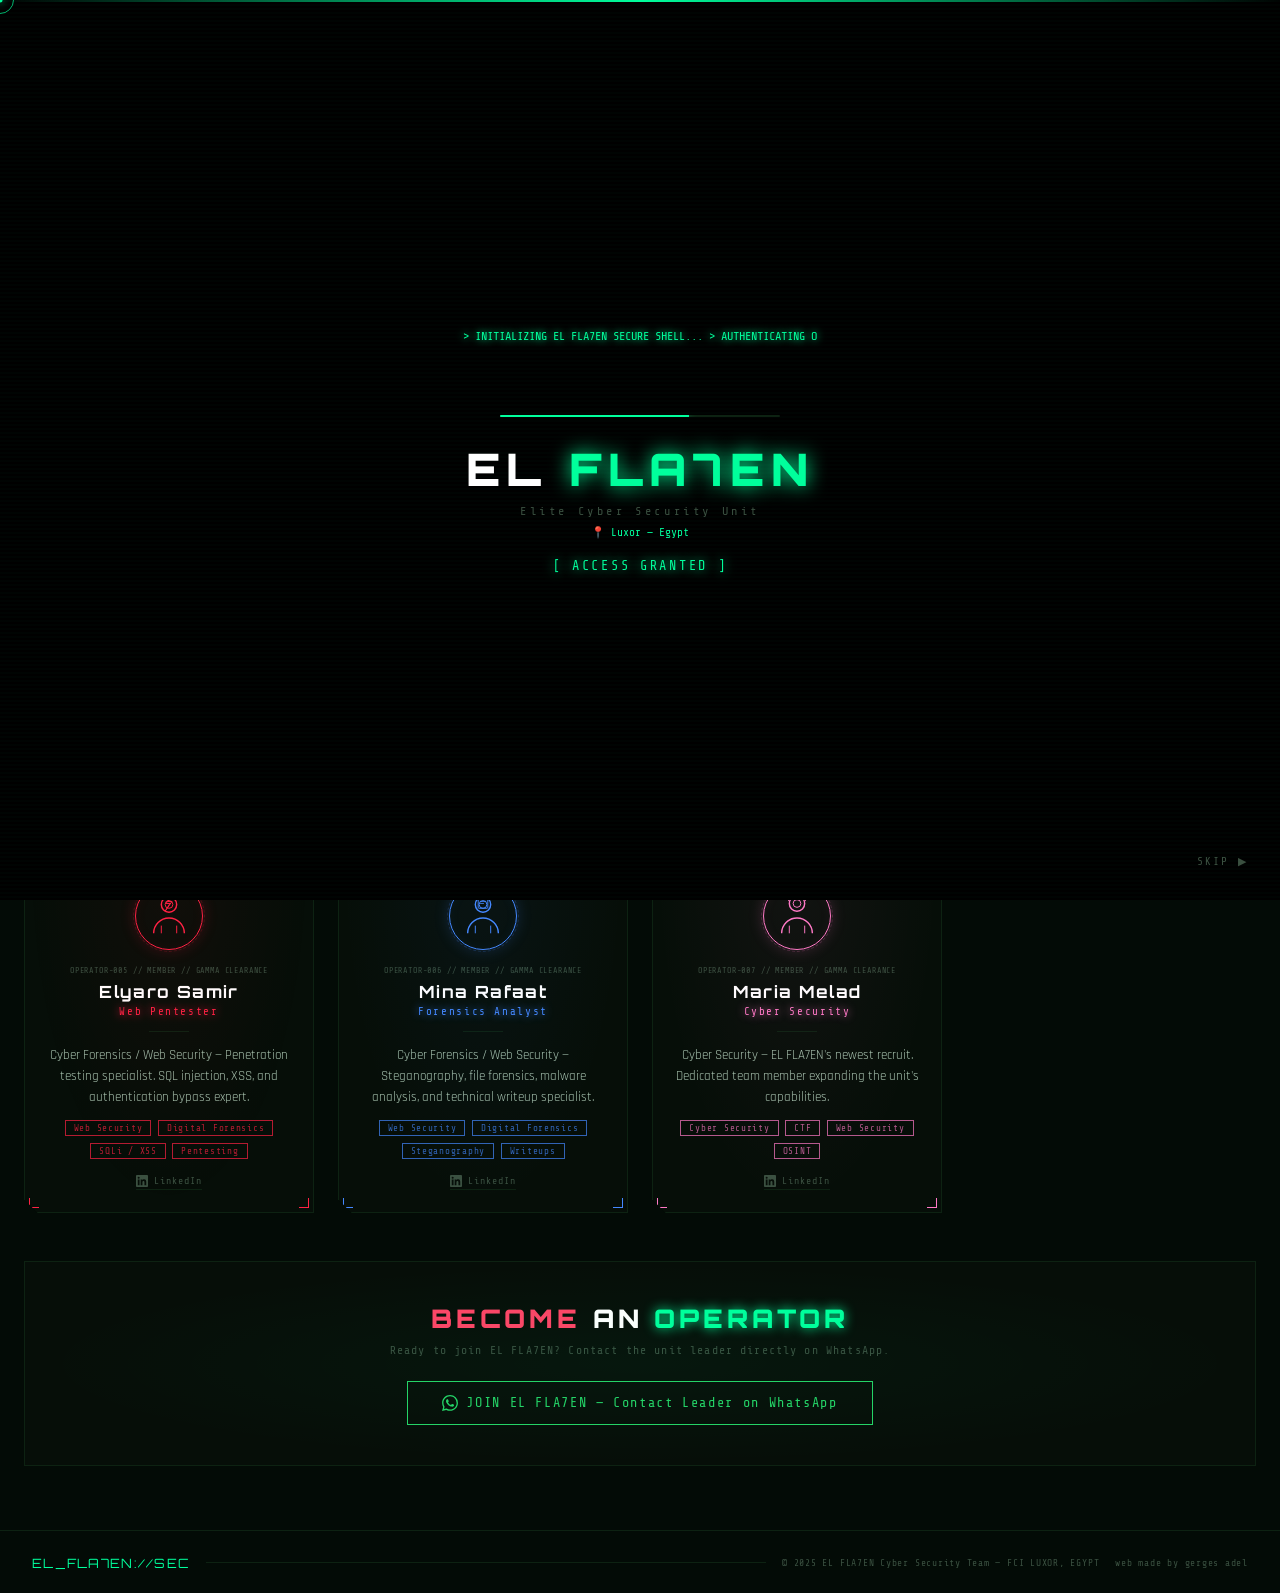
==== commit 1222d7e8: "Add files via upload" ====
--- a/team.html
+++ b/team.html
@@ -4,29 +4,333 @@
   <meta charset="UTF-8">
   <meta name="viewport" content="width=device-width, initial-scale=1.0">
   <title>EL FLA7EN | The Unit — Team</title>
-  <link rel="stylesheet" href="style.css">
+  <link rel="preconnect" href="https://fonts.googleapis.com">
+  <link href="https://fonts.googleapis.com/css2?family=Share+Tech+Mono&family=Orbitron:wght@400;700;900&family=Rajdhani:wght@300;400;600&display=swap" rel="stylesheet">
   <style>
-    /* Ensure equal card height in grid */
-    .team-grid { align-items: stretch; }
-    .m-card { display: flex; flex-direction: column; }
+    *, *::before, *::after { box-sizing: border-box; margin: 0; padding: 0; }
+
+    :root {
+      --bg: #030b06;
+      --bg2: #050f09;
+      --panel: #060e08;
+      --border: #0d2212;
+      --green: #00ff9c;
+      --cyan: #00f0ff;
+      --text: #a8c4b0;
+      --dim: #3a5040;
+      --font-mono: 'Share Tech Mono', monospace;
+      --font-display: 'Orbitron', monospace;
+      --font-body: 'Rajdhani', sans-serif;
+    }
+
+    html { scroll-behavior: smooth; }
+    body {
+      background: var(--bg);
+      color: var(--text);
+      font-family: var(--font-body);
+      min-height: 100vh;
+      overflow-x: hidden;
+    }
+
+    /* ── ANIMATED BG ── */
+    #bgCanvas {
+      position: fixed; inset: 0;
+      pointer-events: none; z-index: 0;
+      width: 100%; height: 100%;
+      opacity: 0.18;
+    }
+
+    /* ── CURSOR ── */
+    #cursor {
+      position: fixed; pointer-events: none; z-index: 9999;
+      width: 28px; height: 28px; border-radius: 50%;
+      border: 1px solid var(--green);
+      transform: translate(-50%,-50%);
+      transition: transform .12s, opacity .2s;
+      opacity: .7;
+    }
+    #cursor-dot {
+      position: fixed; pointer-events: none; z-index: 9999;
+      width: 5px; height: 5px; border-radius: 50%;
+      background: var(--green);
+      transform: translate(-50%,-50%);
+      box-shadow: 0 0 8px var(--green);
+    }
+
+    /* ── INTRO ── */
+    #intro {
+      position: fixed; inset: 0; z-index: 1000;
+      background: #000;
+      display: flex; align-items: center; justify-content: center;
+      flex-direction: column;
+      overflow: hidden;
+    }
+    #intro.hidden { display: none; }
+    .i-scanbar {
+      position: absolute; top: 0; left: 0; right: 0; height: 2px;
+      background: linear-gradient(90deg,transparent,var(--green),transparent);
+      animation: scanbar 2s linear infinite;
+    }
+    @keyframes scanbar { 0%{top:0%} 100%{top:100%} }
+    .i-scan {
+      position: absolute; inset: 0;
+      background: repeating-linear-gradient(0deg,transparent,transparent 2px,rgba(0,255,156,.015) 2px,rgba(0,255,156,.015) 4px);
+      pointer-events: none;
+    }
+    .i-wrap { text-align: center; position: relative; z-index: 2; }
+    .i-term {
+      font-family: var(--font-mono); font-size: .75rem; color: var(--green);
+      min-height: 4rem; margin-bottom: 1.5rem; line-height: 1.6;
+      text-shadow: 0 0 8px var(--green);
+    }
+    .i-prog { width: 280px; height: 2px; background: #0d2212; margin: 0 auto 1.5rem; border-radius: 2px; overflow: hidden; }
+    .i-bar { height: 100%; background: var(--green); width: 0; transition: width .05s; box-shadow: 0 0 8px var(--green); }
+    .i-logo { font-family: var(--font-display); font-size: 2.8rem; font-weight: 900; letter-spacing: .15em; color: #fff; margin-bottom: .4rem; }
+    .lr { color: #fff; } .lg { color: var(--green); text-shadow: 0 0 20px var(--green); }
+    .i-sub { font-family: var(--font-mono); font-size: .75rem; color: var(--dim); letter-spacing: .3em; margin-bottom: .5rem; }
+    .i-loc { font-family: var(--font-mono); font-size: .7rem; color: var(--green); margin-bottom: 1.2rem; }
+    .i-access { font-family: var(--font-mono); font-size: .85rem; color: var(--green); text-shadow: 0 0 12px var(--green); letter-spacing: .2em; animation: pulse 1s ease-in-out infinite; }
+    @keyframes pulse { 0%,100%{opacity:1} 50%{opacity:.4} }
+    .i-skip {
+      position: absolute; bottom: 2rem; right: 2rem;
+      font-family: var(--font-mono); font-size: .7rem; color: var(--dim);
+      cursor: pointer; letter-spacing: .2em;
+      transition: color .2s;
+    }
+    .i-skip:hover { color: var(--green); }
+
+    /* ── NAVBAR ── */
+    .navbar {
+      position: fixed; top: 0; left: 0; right: 0; z-index: 100;
+      display: flex; align-items: center; justify-content: space-between;
+      padding: .9rem 2rem;
+      background: rgba(3,11,6,.92);
+      border-bottom: 1px solid var(--border);
+      backdrop-filter: blur(12px);
+    }
+    .nav-logo {
+      font-family: var(--font-display); font-size: 1rem; font-weight: 700;
+      color: #fff; text-decoration: none; letter-spacing: .12em;
+    }
+    .nav-logo .sep { color: var(--dim); }
+    .nav-logo .lx { color: var(--green); font-size: .75rem; }
+    .nav-links { list-style: none; display: flex; gap: 1.6rem; align-items: center; }
+    .nav-links a { font-family: var(--font-mono); font-size: .72rem; color: var(--dim); text-decoration: none; letter-spacing: .1em; transition: color .2s; }
+    .nav-links a:hover, .nav-links a.active { color: var(--green); }
+    .nav-join {
+      border: 1px solid var(--green) !important; padding: .4rem .9rem;
+      border-radius: 2px; color: var(--green) !important;
+      transition: background .2s !important;
+    }
+    .nav-join:hover { background: rgba(0,255,156,.1) !important; }
+    .nav-toggle { display: none; background: none; border: none; cursor: pointer; flex-direction: column; gap: 5px; }
+    .nav-toggle span { display: block; width: 22px; height: 1px; background: var(--green); }
+
+    /* ── PAGE HERO ── */
+    main { position: relative; z-index: 1; padding-top: 4rem; }
+    .page-hero {
+      position: relative; text-align: center;
+      padding: 4rem 2rem 2.5rem;
+      overflow: hidden;
+    }
+    .pg-grid {
+      position: absolute; inset: 0;
+      background-image: linear-gradient(var(--border) 1px, transparent 1px), linear-gradient(90deg, var(--border) 1px, transparent 1px);
+      background-size: 40px 40px;
+      opacity: .4;
+    }
+    .pg-title {
+      font-family: var(--font-display); font-size: clamp(2.5rem,7vw,5.5rem);
+      font-weight: 900; letter-spacing: .2em; color: #fff; position: relative;
+      text-shadow: 0 0 40px rgba(0,255,156,.15);
+    }
+    .hg { color: var(--green); text-shadow: 0 0 30px var(--green); }
+    .pg-sub { font-family: var(--font-mono); font-size: .75rem; color: var(--dim); letter-spacing: .25em; margin-top: .8rem; position: relative; }
+    .pg-line { width: 80px; height: 1px; background: var(--green); margin: 1.5rem auto 0; box-shadow: 0 0 8px var(--green); position: relative; }
+
+    /* ── SECTION ── */
+    .section { position: relative; z-index: 1; }
+    .section-inner { max-width: 1280px; margin: 0 auto; padding: 0 1.5rem 4rem; }
+
+    /* ── STATS BAR ── */
+    .stats-bar {
+      display: flex; gap: 2px; margin-bottom: 2.5rem;
+      background: var(--border); padding: 2px; border-radius: 2px;
+    }
+    .stat-item {
+      flex: 1; background: var(--panel); padding: .8rem 1rem; text-align: center;
+      border: 1px solid var(--border);
+    }
+    .stat-num { font-family: var(--font-display); font-size: 1.6rem; color: var(--green); text-shadow: 0 0 12px var(--green); display: block; }
+    .stat-lbl { font-family: var(--font-mono); font-size: .6rem; color: var(--dim); letter-spacing: .15em; display: block; margin-top: .2rem; }
+
+    /* ── TEAM GRID ── */
+    .team-grid {
+      display: grid;
+      grid-template-columns: repeat(auto-fill, minmax(290px, 1fr));
+      gap: 1.5rem;
+      align-items: stretch;
+    }
+
+    /* ── MEMBER CARD ── */
+    .m-card {
+      position: relative; background: var(--panel);
+      border: 1px solid var(--border);
+      padding: 1.6rem 1.4rem 1.4rem;
+      display: flex; flex-direction: column;
+      transition: transform .3s, border-color .3s, box-shadow .3s;
+      overflow: hidden;
+      clip-path: polygon(0 0, calc(100% - 14px) 0, 100% 14px, 100% 100%, 14px 100%, 0 calc(100% - 14px));
+    }
+    .m-card::before {
+      content: ''; position: absolute; inset: 0;
+      background: radial-gradient(ellipse at top center, rgba(var(--mc-rgb),.05) 0%, transparent 70%);
+      pointer-events: none;
+    }
+    .m-card:hover {
+      transform: translateY(-4px);
+      border-color: var(--mc,var(--green));
+      box-shadow: 0 0 24px rgba(var(--mc-rgb),.15), 0 8px 40px rgba(0,0,0,.6);
+    }
+
+    /* Corner accents */
+    .mc-tl, .mc-tr, .mc-bl, .mc-br {
+      position: absolute; width: 10px; height: 10px; pointer-events: none;
+    }
+    .mc-tl { top: 4px; left: 4px; border-top: 1px solid; border-left: 1px solid; }
+    .mc-tr { top: 4px; right: 4px; border-top: 1px solid; border-right: 1px solid; }
+    .mc-bl { bottom: 4px; left: 4px; border-bottom: 1px solid; border-left: 1px solid; }
+    .mc-br { bottom: 4px; right: 4px; border-bottom: 1px solid; border-right: 1px solid; }
+
+    /* Scan line */
+    .mc-scan {
+      position: absolute; left: 0; right: 0; height: 1px;
+      background: linear-gradient(90deg,transparent,var(--mc,var(--green)),transparent);
+      opacity: 0; top: 0;
+      transition: opacity .2s;
+    }
+    .m-card:hover .mc-scan { opacity: .5; animation: scandown 1.5s linear infinite; }
+    @keyframes scandown { 0%{top:0%} 100%{top:100%} }
+
+    /* Glow bar top */
+    .mc-gbar {
+      position: absolute; top: 0; left: 0; right: 0; height: 2px;
+      background: linear-gradient(90deg, transparent, var(--mc,var(--green)), transparent);
+      opacity: .6;
+    }
+
+    /* FEMALE badge */
+    .m-female-badge {
+      position: absolute; top: 12px; right: 14px;
+      font-family: var(--font-mono); font-size: .55rem; color: var(--mc, #ff79c6);
+      border: 1px solid var(--mc, #ff79c6); padding: 2px 6px; letter-spacing: .1em;
+      opacity: .8;
+    }
+
     .m-body { flex: 1; display: flex; flex-direction: column; }
-    .m-skills { flex: 1; }
+
+    /* Avatar */
+    .m-avatar-wrap {
+      width: 68px; height: 68px; margin: 0 auto 1rem;
+      border: 1px solid var(--mc, var(--green));
+      border-radius: 50%; padding: 8px;
+      box-shadow: 0 0 16px rgba(var(--mc-rgb),.2), inset 0 0 12px rgba(var(--mc-rgb),.05);
+      position: relative;
+    }
+    .m-avatar-wrap svg { width: 100%; height: 100%; }
+    .m-avatar-wrap::after {
+      content: ''; position: absolute; inset: -3px; border-radius: 50%;
+      border: 1px dashed var(--mc, var(--green));
+      opacity: .2;
+      animation: spin 20s linear infinite;
+    }
+    @keyframes spin { 100%{transform:rotate(360deg)} }
+
+    .m-id { font-family: var(--font-mono); font-size: .52rem; color: var(--dim); letter-spacing: .1em; text-align: center; margin-bottom: .4rem; }
+    .m-name { font-family: var(--font-display); font-size: 1.05rem; font-weight: 700; color: #fff; text-align: center; letter-spacing: .08em; }
+    .m-role { font-family: var(--font-mono); font-size: .68rem; color: var(--mc, var(--green)); text-align: center; margin-top: .2rem; letter-spacing: .15em; text-shadow: 0 0 8px var(--mc, var(--green)); }
+    .m-sep { width: 40px; height: 1px; background: var(--border); margin: .8rem auto; }
+    p.m-spec { font-family: var(--font-body); font-size: .82rem; color: var(--text); line-height: 1.6; text-align: center; flex-grow: 0; }
+
+    .m-skills { flex: 1; display: flex; flex-wrap: wrap; gap: .4rem; justify-content: center; align-items: flex-start; margin-top: .8rem; }
+    .m-skill {
+      font-family: var(--font-mono); font-size: .58rem; color: var(--mc, var(--green));
+      border: 1px solid var(--mc, var(--green)); padding: 2px 8px;
+      opacity: .7; letter-spacing: .08em;
+      transition: opacity .2s, box-shadow .2s;
+    }
+    .m-card:hover .m-skill { opacity: .9; }
+
+    .m-li {
+      display: inline-flex; align-items: center; gap: 6px;
+      margin-top: 1rem; align-self: center;
+      font-family: var(--font-mono); font-size: .62rem;
+      color: var(--dim); text-decoration: none; letter-spacing: .1em;
+      border-bottom: 1px solid var(--border); padding-bottom: 2px;
+      transition: color .2s, border-color .2s;
+    }
+    .m-li:hover { color: var(--mc, var(--green)); border-color: var(--mc, var(--green)); }
+
+    /* Reveal animation */
+    .reveal { opacity: 0; transform: translateY(24px); transition: opacity .6s, transform .6s; }
+    .reveal.visible { opacity: 1; transform: none; }
+
+    /* ── CTA ── */
+    .cta { text-align: center; padding: 2.5rem; border: 1px solid var(--border); background: var(--panel); position: relative; overflow: hidden; }
+    .cta::before { content: ''; position: absolute; inset: 0; background: radial-gradient(ellipse at center, rgba(0,255,156,.04) 0%, transparent 70%); }
+    .cta-title { font-family: var(--font-display); font-size: 1.6rem; font-weight: 900; color: #fff; letter-spacing: .15em; margin-bottom: .6rem; }
+    .cr { color: #ff4466; } .cg { color: var(--green); text-shadow: 0 0 12px var(--green); }
+    .cta-sub { font-family: var(--font-mono); font-size: .72rem; color: var(--dim); margin-bottom: 1.5rem; letter-spacing: .1em; }
+
+    .btn {
+      display: inline-flex; align-items: center; gap: 8px;
+      font-family: var(--font-mono); font-size: .78rem; letter-spacing: .12em;
+      padding: 12px 28px; text-decoration: none; cursor: pointer;
+      transition: all .2s; border: none;
+    }
+    .btn-wa {
+      background: transparent; color: #25d366;
+      border: 1px solid #25d366;
+    }
+    .btn-wa:hover { background: rgba(37,211,102,.12); box-shadow: 0 0 16px rgba(37,211,102,.3); }
+
+    /* ── FOOTER ── */
+    footer {
+      position: relative; z-index: 1;
+      border-top: 1px solid var(--border);
+      padding: 1.5rem 2rem;
+      display: flex; align-items: center; gap: 1rem; flex-wrap: wrap;
+    }
+    .ft-logo { font-family: var(--font-display); font-size: .8rem; color: var(--green); letter-spacing: .1em; }
+    .ft-divider { flex: 1; height: 1px; background: var(--border); }
+    .ft-copy, .ft-credit { font-family: var(--font-mono); font-size: .6rem; color: var(--dim); letter-spacing: .08em; }
+    .ft-credit { color: #3a5040; }
+
+    /* ── RESPONSIVE ── */
+    @media (max-width: 768px) {
+      .nav-links { display: none; flex-direction: column; position: absolute; top: 100%; left: 0; right: 0; background: rgba(3,11,6,.98); padding: 1rem; border-bottom: 1px solid var(--border); gap: .8rem; }
+      .nav-links.open { display: flex; }
+      .nav-toggle { display: flex; }
+      .team-grid { grid-template-columns: 1fr; }
+      .stats-bar { flex-wrap: wrap; }
+      .stat-item { min-width: 45%; }
+    }
   </style>
 </head>
 <body>
 
 <div id="cursor"></div>
 <div id="cursor-dot"></div>
-<canvas id="bgCanvas" style="position:fixed;inset:0;pointer-events:none;z-index:0;opacity:0.28;width:100%;height:100%;"></canvas>
-
-<!-- INTRO (first-visit only, handled by localStorage) -->
+<canvas id="bgCanvas"></canvas>
+
+<!-- INTRO -->
 <div id="intro">
   <div class="i-scanbar"></div>
   <canvas id="intro-mat" style="position:absolute;inset:0;width:100%;height:100%;opacity:0.28;"></canvas>
   <div class="i-scan"></div>
   <div class="i-wrap">
     <div class="i-term" id="intro-terminal"></div>
-    <div class="i-prog"><div class="i-bar"></div></div>
+    <div class="i-prog"><div class="i-bar" id="intro-bar"></div></div>
     <div class="i-logo"><span class="lr">EL</span> <span class="lg">FLA7EN</span></div>
     <div class="i-sub">Elite Cyber Security Unit</div>
     <div class="i-loc">📍 Luxor — Egypt</div>
@@ -37,7 +341,7 @@
 
 <nav class="navbar">
   <a href="index.html" class="nav-logo">EL<span class="sep">_</span>FLA7EN<span class="lx">://SEC</span></a>
-  <ul class="nav-links">
+  <ul class="nav-links" id="navLinks">
     <li><a href="index.html">Home</a></li>
     <li><a href="team.html" class="active">Team</a></li>
     <li><a href="legendary.html">Legendary</a></li>
@@ -45,39 +349,44 @@
     <li><a href="achievements.html">Achievements</a></li>
     <li><a href="https://wa.me/201225346232" target="_blank" class="nav-join">⚡ JOIN EL FLA7EN</a></li>
   </ul>
-  <button class="nav-toggle"><span></span><span></span><span></span></button>
+  <button class="nav-toggle" id="navToggle"><span></span><span></span><span></span></button>
 </nav>
 
 <main>
   <div class="page-hero">
     <div class="pg-grid"></div>
     <h1 class="pg-title">THE <span class="hg">UNIT</span></h1>
-    <p class="pg-sub">// 6 OPERATORS — EL FLA7EN CYBER SECURITY TEAM //</p>
+    <p class="pg-sub">// 7 OPERATORS — EL FLA7EN CYBER SECURITY TEAM //</p>
     <div class="pg-line"></div>
   </div>
 
   <section class="section" style="padding-top:1.5rem;">
     <div class="section-inner">
 
-      <!-- EQUAL 3-COLUMN GRID — all members same size -->
+      <!-- STATS BAR -->
+      <div class="stats-bar reveal">
+        <div class="stat-item"><span class="stat-num">7</span><span class="stat-lbl">OPERATORS</span></div>
+        <div class="stat-item"><span class="stat-num">01</span><span class="stat-lbl">LEADER</span></div>
+        <div class="stat-item"><span class="stat-num">LXR</span><span class="stat-lbl">BASE — EGYPT</span></div>
+        <div class="stat-item"><span class="stat-num">∞</span><span class="stat-lbl">CTF MISSIONS</span></div>
+      </div>
+
+      <!-- TEAM GRID -->
       <div class="team-grid">
 
-        <!-- ① Gerges Adel — Neon Green -->
-        <div class="m-card reveal" style="--mc:#00ff9c;">
+        <!-- ① Gerges Adel — Neon Green / Leader -->
+        <div class="m-card reveal" style="--mc:#00ff9c; --mc-rgb:0,255,156;">
           <div class="mc-gbar"></div><div class="mc-scan"></div>
           <div class="mc-tl" style="border-color:#00ff9c;"></div><div class="mc-tr" style="border-color:#00ff9c;"></div>
           <div class="mc-bl" style="border-color:#00ff9c;"></div><div class="mc-br" style="border-color:#00ff9c;"></div>
           <div class="m-body">
-            <!-- Neon SVG Avatar — hacker figure -->
             <div class="m-avatar-wrap">
-              <svg viewBox="0 0 52 52" fill="none" xmlns="http://www.w3.org/2000/svg">
+              <svg viewBox="0 0 52 52" fill="none">
                 <circle cx="26" cy="14" r="8" stroke="#00ff9c" stroke-width="1.5"/>
                 <path d="M10 44c0-8.837 7.163-16 16-16s16 7.163 16 16" stroke="#00ff9c" stroke-width="1.5"/>
                 <circle cx="26" cy="14" r="4" stroke="#00ff9c" stroke-width="1"/>
                 <line x1="18" y1="44" x2="18" y2="36" stroke="#00ff9c" stroke-width="1"/>
                 <line x1="34" y1="44" x2="34" y2="36" stroke="#00ff9c" stroke-width="1"/>
-                <path d="M14 38h24" stroke="#00ff9c" stroke-width="1" stroke-dasharray="2 2"/>
-                <!-- Crown for leader -->
                 <path d="M19 8l3-4 4 3 4-3 3 4" stroke="#00ff9c" stroke-width="1.2" fill="none"/>
               </svg>
             </div>
@@ -100,19 +409,18 @@
         </div>
 
         <!-- ② Bassem Naser — Electric Cyan -->
-        <div class="m-card reveal" style="--mc:#00f0ff;">
+        <div class="m-card reveal" style="--mc:#00f0ff; --mc-rgb:0,240,255;">
           <div class="mc-gbar"></div><div class="mc-scan"></div>
           <div class="mc-tl" style="border-color:#00f0ff;"></div><div class="mc-tr" style="border-color:#00f0ff;"></div>
           <div class="mc-bl" style="border-color:#00f0ff;"></div><div class="mc-br" style="border-color:#00f0ff;"></div>
           <div class="m-body">
             <div class="m-avatar-wrap">
-              <svg viewBox="0 0 52 52" fill="none" xmlns="http://www.w3.org/2000/svg">
+              <svg viewBox="0 0 52 52" fill="none">
                 <circle cx="26" cy="14" r="8" stroke="#00f0ff" stroke-width="1.5"/>
                 <path d="M10 44c0-8.837 7.163-16 16-16s16 7.163 16 16" stroke="#00f0ff" stroke-width="1.5"/>
                 <circle cx="26" cy="14" r="4" stroke="#00f0ff" stroke-width="1"/>
                 <line x1="18" y1="44" x2="18" y2="36" stroke="#00f0ff" stroke-width="1"/>
                 <line x1="34" y1="44" x2="34" y2="36" stroke="#00f0ff" stroke-width="1"/>
-                <!-- Co-leader badge: two bars -->
                 <line x1="20" y1="7" x2="32" y2="7" stroke="#00f0ff" stroke-width="1.2"/>
                 <line x1="20" y1="5" x2="32" y2="5" stroke="#00f0ff" stroke-width="0.8" stroke-dasharray="2 2"/>
               </svg>
@@ -136,19 +444,18 @@
         </div>
 
         <!-- ③ Bishoy Salah — Crimson Blue -->
-        <div class="m-card reveal" style="--mc:#3a6aff;">
+        <div class="m-card reveal" style="--mc:#3a6aff; --mc-rgb:58,106,255;">
           <div class="mc-gbar"></div><div class="mc-scan"></div>
           <div class="mc-tl" style="border-color:#3a6aff;"></div><div class="mc-tr" style="border-color:#3a6aff;"></div>
           <div class="mc-bl" style="border-color:#3a6aff;"></div><div class="mc-br" style="border-color:#3a6aff;"></div>
           <div class="m-body">
             <div class="m-avatar-wrap">
-              <svg viewBox="0 0 52 52" fill="none" xmlns="http://www.w3.org/2000/svg">
+              <svg viewBox="0 0 52 52" fill="none">
                 <circle cx="26" cy="14" r="8" stroke="#3a6aff" stroke-width="1.5"/>
                 <path d="M10 44c0-8.837 7.163-16 16-16s16 7.163 16 16" stroke="#3a6aff" stroke-width="1.5"/>
                 <circle cx="26" cy="14" r="4" stroke="#3a6aff" stroke-width="1"/>
                 <line x1="18" y1="44" x2="18" y2="36" stroke="#3a6aff" stroke-width="1"/>
                 <line x1="34" y1="44" x2="34" y2="36" stroke="#3a6aff" stroke-width="1"/>
-                <!-- Shield icon -->
                 <path d="M26 5 L30 8 L30 13 C30 15.5 28 17.5 26 18 C24 17.5 22 15.5 22 13 L22 8 Z" stroke="#3a6aff" stroke-width="1" fill="none"/>
               </svg>
             </div>
@@ -171,19 +478,18 @@
         </div>
 
         <!-- ④ Filopater Yohna — Neon Emerald -->
-        <div class="m-card reveal" style="--mc:#00ff66;">
+        <div class="m-card reveal" style="--mc:#00ff66; --mc-rgb:0,255,102;">
           <div class="mc-gbar"></div><div class="mc-scan"></div>
           <div class="mc-tl" style="border-color:#00ff66;"></div><div class="mc-tr" style="border-color:#00ff66;"></div>
           <div class="mc-bl" style="border-color:#00ff66;"></div><div class="mc-br" style="border-color:#00ff66;"></div>
           <div class="m-body">
             <div class="m-avatar-wrap">
-              <svg viewBox="0 0 52 52" fill="none" xmlns="http://www.w3.org/2000/svg">
+              <svg viewBox="0 0 52 52" fill="none">
                 <circle cx="26" cy="14" r="8" stroke="#00ff66" stroke-width="1.5"/>
                 <path d="M10 44c0-8.837 7.163-16 16-16s16 7.163 16 16" stroke="#00ff66" stroke-width="1.5"/>
                 <circle cx="26" cy="14" r="4" stroke="#00ff66" stroke-width="1"/>
                 <line x1="18" y1="44" x2="18" y2="36" stroke="#00ff66" stroke-width="1"/>
                 <line x1="34" y1="44" x2="34" y2="36" stroke="#00ff66" stroke-width="1"/>
-                <!-- Magnifier for OSINT/web -->
                 <circle cx="24" cy="9" r="3" stroke="#00ff66" stroke-width="1"/>
                 <line x1="27" y1="12" x2="30" y2="15" stroke="#00ff66" stroke-width="1.2"/>
               </svg>
@@ -207,19 +513,18 @@
         </div>
 
         <!-- ⑤ Elyaro Samir — Cyber Red -->
-        <div class="m-card reveal" style="--mc:#ff2244;">
+        <div class="m-card reveal" style="--mc:#ff2244; --mc-rgb:255,34,68;">
           <div class="mc-gbar"></div><div class="mc-scan"></div>
           <div class="mc-tl" style="border-color:#ff2244;"></div><div class="mc-tr" style="border-color:#ff2244;"></div>
           <div class="mc-bl" style="border-color:#ff2244;"></div><div class="mc-br" style="border-color:#ff2244;"></div>
           <div class="m-body">
             <div class="m-avatar-wrap">
-              <svg viewBox="0 0 52 52" fill="none" xmlns="http://www.w3.org/2000/svg">
+              <svg viewBox="0 0 52 52" fill="none">
                 <circle cx="26" cy="14" r="8" stroke="#ff2244" stroke-width="1.5"/>
                 <path d="M10 44c0-8.837 7.163-16 16-16s16 7.163 16 16" stroke="#ff2244" stroke-width="1.5"/>
                 <circle cx="26" cy="14" r="4" stroke="#ff2244" stroke-width="1"/>
                 <line x1="18" y1="44" x2="18" y2="36" stroke="#ff2244" stroke-width="1"/>
                 <line x1="34" y1="44" x2="34" y2="36" stroke="#ff2244" stroke-width="1"/>
-                <!-- Lightning bolt for hacker -->
                 <path d="M28 5 L23 13 L27 13 L22 21 L29 11 L25 11 Z" stroke="#ff2244" stroke-width="1" fill="none"/>
               </svg>
             </div>
@@ -242,19 +547,18 @@
         </div>
 
         <!-- ⑥ Mina Rafaat — Neon Blue -->
-        <div class="m-card reveal" style="--mc:#4488ff;">
+        <div class="m-card reveal" style="--mc:#4488ff; --mc-rgb:68,136,255;">
           <div class="mc-gbar"></div><div class="mc-scan"></div>
           <div class="mc-tl" style="border-color:#4488ff;"></div><div class="mc-tr" style="border-color:#4488ff;"></div>
           <div class="mc-bl" style="border-color:#4488ff;"></div><div class="mc-br" style="border-color:#4488ff;"></div>
           <div class="m-body">
             <div class="m-avatar-wrap">
-              <svg viewBox="0 0 52 52" fill="none" xmlns="http://www.w3.org/2000/svg">
+              <svg viewBox="0 0 52 52" fill="none">
                 <circle cx="26" cy="14" r="8" stroke="#4488ff" stroke-width="1.5"/>
                 <path d="M10 44c0-8.837 7.163-16 16-16s16 7.163 16 16" stroke="#4488ff" stroke-width="1.5"/>
                 <circle cx="26" cy="14" r="4" stroke="#4488ff" stroke-width="1"/>
                 <line x1="18" y1="44" x2="18" y2="36" stroke="#4488ff" stroke-width="1"/>
                 <line x1="34" y1="44" x2="34" y2="36" stroke="#4488ff" stroke-width="1"/>
-                <!-- Document/writeup icon -->
                 <rect x="21" y="5" width="10" height="13" rx="1" stroke="#4488ff" stroke-width="1" fill="none"/>
                 <line x1="23" y1="9" x2="29" y2="9" stroke="#4488ff" stroke-width="0.8"/>
                 <line x1="23" y1="11" x2="29" y2="11" stroke="#4488ff" stroke-width="0.8"/>
@@ -279,6 +583,48 @@
           </div>
         </div>
 
+        <!-- ⑦ Maria Melad — Violet Pink (NEW) -->
+        <div class="m-card reveal" style="--mc:#ff79c6; --mc-rgb:255,121,198;">
+          <div class="mc-gbar"></div><div class="mc-scan"></div>
+          <div class="mc-tl" style="border-color:#ff79c6;"></div><div class="mc-tr" style="border-color:#ff79c6;"></div>
+          <div class="mc-bl" style="border-color:#ff79c6;"></div><div class="mc-br" style="border-color:#ff79c6;"></div>
+          <div class="m-female-badge" style="--mc:#ff79c6;">♀ OPERATOR</div>
+          <div class="m-body">
+            <div class="m-avatar-wrap" style="border-color:#ff79c6;">
+              <svg viewBox="0 0 52 52" fill="none">
+                <!-- Female silhouette with longer hair -->
+                <circle cx="26" cy="13" r="8" stroke="#ff79c6" stroke-width="1.5"/>
+                <path d="M10 44c0-8.837 7.163-16 16-16s16 7.163 16 16" stroke="#ff79c6" stroke-width="1.5"/>
+                <circle cx="26" cy="13" r="4" stroke="#ff79c6" stroke-width="1"/>
+                <!-- Hair strands -->
+                <path d="M18 11 Q15 8 17 5" stroke="#ff79c6" stroke-width="1" fill="none"/>
+                <path d="M34 11 Q37 8 35 5" stroke="#ff79c6" stroke-width="1" fill="none"/>
+                <path d="M22 6 Q20 2 23 1" stroke="#ff79c6" stroke-width="0.8" fill="none"/>
+                <path d="M30 6 Q32 2 29 1" stroke="#ff79c6" stroke-width="0.8" fill="none"/>
+                <!-- Star accent -->
+                <path d="M26 3 L27 5.5 L29.5 5.5 L27.5 7 L28.5 9.5 L26 8 L23.5 9.5 L24.5 7 L22.5 5.5 L25 5.5 Z" stroke="#ff79c6" stroke-width="0.7" fill="none"/>
+                <line x1="18" y1="44" x2="18" y2="36" stroke="#ff79c6" stroke-width="1"/>
+                <line x1="34" y1="44" x2="34" y2="36" stroke="#ff79c6" stroke-width="1"/>
+              </svg>
+            </div>
+            <div class="m-id">OPERATOR-007 // MEMBER // GAMMA CLEARANCE</div>
+            <div class="m-name">Maria Melad</div>
+            <div class="m-role" style="color:#ff79c6;">Cyber Security</div>
+            <div class="m-sep"></div>
+            <p class="m-spec">Cyber Security — EL FLA7EN's newest recruit. Dedicated team member expanding the unit's capabilities.</p>
+            <div class="m-skills">
+              <span class="m-skill" style="color:#ff79c6;border-color:#ff79c6;">Cyber Security</span>
+              <span class="m-skill" style="color:#ff79c6;border-color:#ff79c6;">CTF</span>
+              <span class="m-skill" style="color:#ff79c6;border-color:#ff79c6;">Web Security</span>
+              <span class="m-skill" style="color:#ff79c6;border-color:#ff79c6;">OSINT</span>
+            </div>
+            <a href="https://www.linkedin.com/in/maria-melad-58764a3b0" target="_blank" class="m-li" style="--mc:#ff79c6;">
+              <svg width="12" height="12" viewBox="0 0 24 24" fill="currentColor"><path d="M20.447 20.452h-3.554v-5.569c0-1.328-.027-3.037-1.852-3.037-1.853 0-2.136 1.445-2.136 2.939v5.667H9.351V9h3.414v1.561h.046c.477-.9 1.637-1.85 3.37-1.85 3.601 0 4.267 2.37 4.267 5.455v6.286zM5.337 7.433a2.062 2.062 0 01-2.063-2.065 2.064 2.064 0 112.063 2.065zm1.782 13.019H3.555V9h3.564v11.452zM22.225 0H1.771C.792 0 0 .774 0 1.729v20.542C0 23.227.792 24 1.771 24h20.451C23.2 24 24 23.227 24 22.271V1.729C24 .774 23.2 0 22.222 0h.003z"/></svg>
+              LinkedIn
+            </a>
+          </div>
+        </div>
+
       </div><!-- /team-grid -->
 
       <!-- CTA -->
@@ -298,10 +644,109 @@
 <footer>
   <span class="ft-logo">EL_FLA7EN://SEC</span>
   <div class="ft-divider"></div>
-  <span class="ft-copy">© 2024 EL FLA7EN Cyber Security Team — FCI LUXOR, EGYPT</span>
+  <span class="ft-copy">© 2025 EL FLA7EN Cyber Security Team — FCI LUXOR, EGYPT</span>
   <span class="ft-credit">web made by gerges adel</span>
 </footer>
 
-<script src="script.js"></script>
+<script>
+// ── CURSOR ──
+const cur = document.getElementById('cursor');
+const dot = document.getElementById('cursor-dot');
+document.addEventListener('mousemove', e => {
+  cur.style.left = e.clientX + 'px'; cur.style.top = e.clientY + 'px';
+  dot.style.left = e.clientX + 'px'; dot.style.top = e.clientY + 'px';
+});
+
+// ── BG CANVAS ──
+(function(){
+  const c = document.getElementById('bgCanvas');
+  const ctx = c.getContext('2d');
+  let W, H, cols = [], t = 0;
+  const chars = '01アイウエオカキクケコサシスセソ<>[]{}|∑∆∇';
+  function resize(){
+    W = c.width = window.innerWidth;
+    H = c.height = window.innerHeight;
+    const n = Math.floor(W / 18);
+    cols = Array.from({length:n}, () => Math.random() * H);
+  }
+  resize(); window.addEventListener('resize', resize);
+  function draw(){
+    ctx.fillStyle = 'rgba(3,11,6,0.06)';
+    ctx.fillRect(0,0,W,H);
+    ctx.font = '11px monospace';
+    cols.forEach((y, i) => {
+      const ch = chars[Math.floor(Math.random()*chars.length)];
+      ctx.fillStyle = `rgba(0,255,156,${0.1+Math.random()*0.15})`;
+      ctx.fillText(ch, i * 18, y);
+      if(y > H && Math.random() > 0.975) cols[i] = 0;
+      else cols[i] = y + 14;
+    });
+  }
+  setInterval(draw, 55);
+})();
+
+// ── INTRO ──
+(function(){
+  const intro = document.getElementById('intro');
+  const skip = document.getElementById('intro-skip');
+  const term = document.getElementById('intro-terminal');
+  const bar = document.getElementById('intro-bar');
+
+  if(sessionStorage.getItem('fl_intro_done')) { intro.classList.add('hidden'); return; }
+
+  const lines = [
+    '> INITIALIZING EL FLA7EN SECURE SHELL...',
+    '> AUTHENTICATING OPERATOR CREDENTIALS...',
+    '> DECRYPTING TEAM ROSTER...',
+    '> LOADING UNIT DATA — 7 OPERATORS FOUND',
+    '> ACCESS GRANTED. WELCOME.'
+  ];
+  let li = 0, ci = 0, prog = 0;
+  const progStep = 100 / (lines.join('').length);
+
+  function typeNext(){
+    if(li >= lines.length){
+      setTimeout(() => {
+        intro.style.transition = 'opacity .6s';
+        intro.style.opacity = '0';
+        setTimeout(() => { intro.classList.add('hidden'); sessionStorage.setItem('fl_intro_done','1'); }, 600);
+      }, 700);
+      return;
+    }
+    if(ci < lines[li].length){
+      term.textContent += lines[li][ci++];
+      prog = Math.min(100, prog + progStep * 2);
+      bar.style.width = prog + '%';
+      setTimeout(typeNext, 28);
+    } else {
+      term.textContent += '\n';
+      li++; ci = 0;
+      setTimeout(typeNext, 180);
+    }
+  }
+  typeNext();
+  skip.addEventListener('click', () => {
+    intro.classList.add('hidden');
+    sessionStorage.setItem('fl_intro_done','1');
+  });
+})();
+
+// ── REVEAL ON SCROLL ──
+const revs = document.querySelectorAll('.reveal');
+const obs = new IntersectionObserver(entries => {
+  entries.forEach((e, i) => {
+    if(e.isIntersecting){
+      setTimeout(() => e.target.classList.add('visible'), i * 80);
+      obs.unobserve(e.target);
+    }
+  });
+}, { threshold: 0.12 });
+revs.forEach(r => obs.observe(r));
+
+// ── NAV TOGGLE ──
+document.getElementById('navToggle').addEventListener('click', () => {
+  document.getElementById('navLinks').classList.toggle('open');
+});
+</script>
 </body>
 </html>
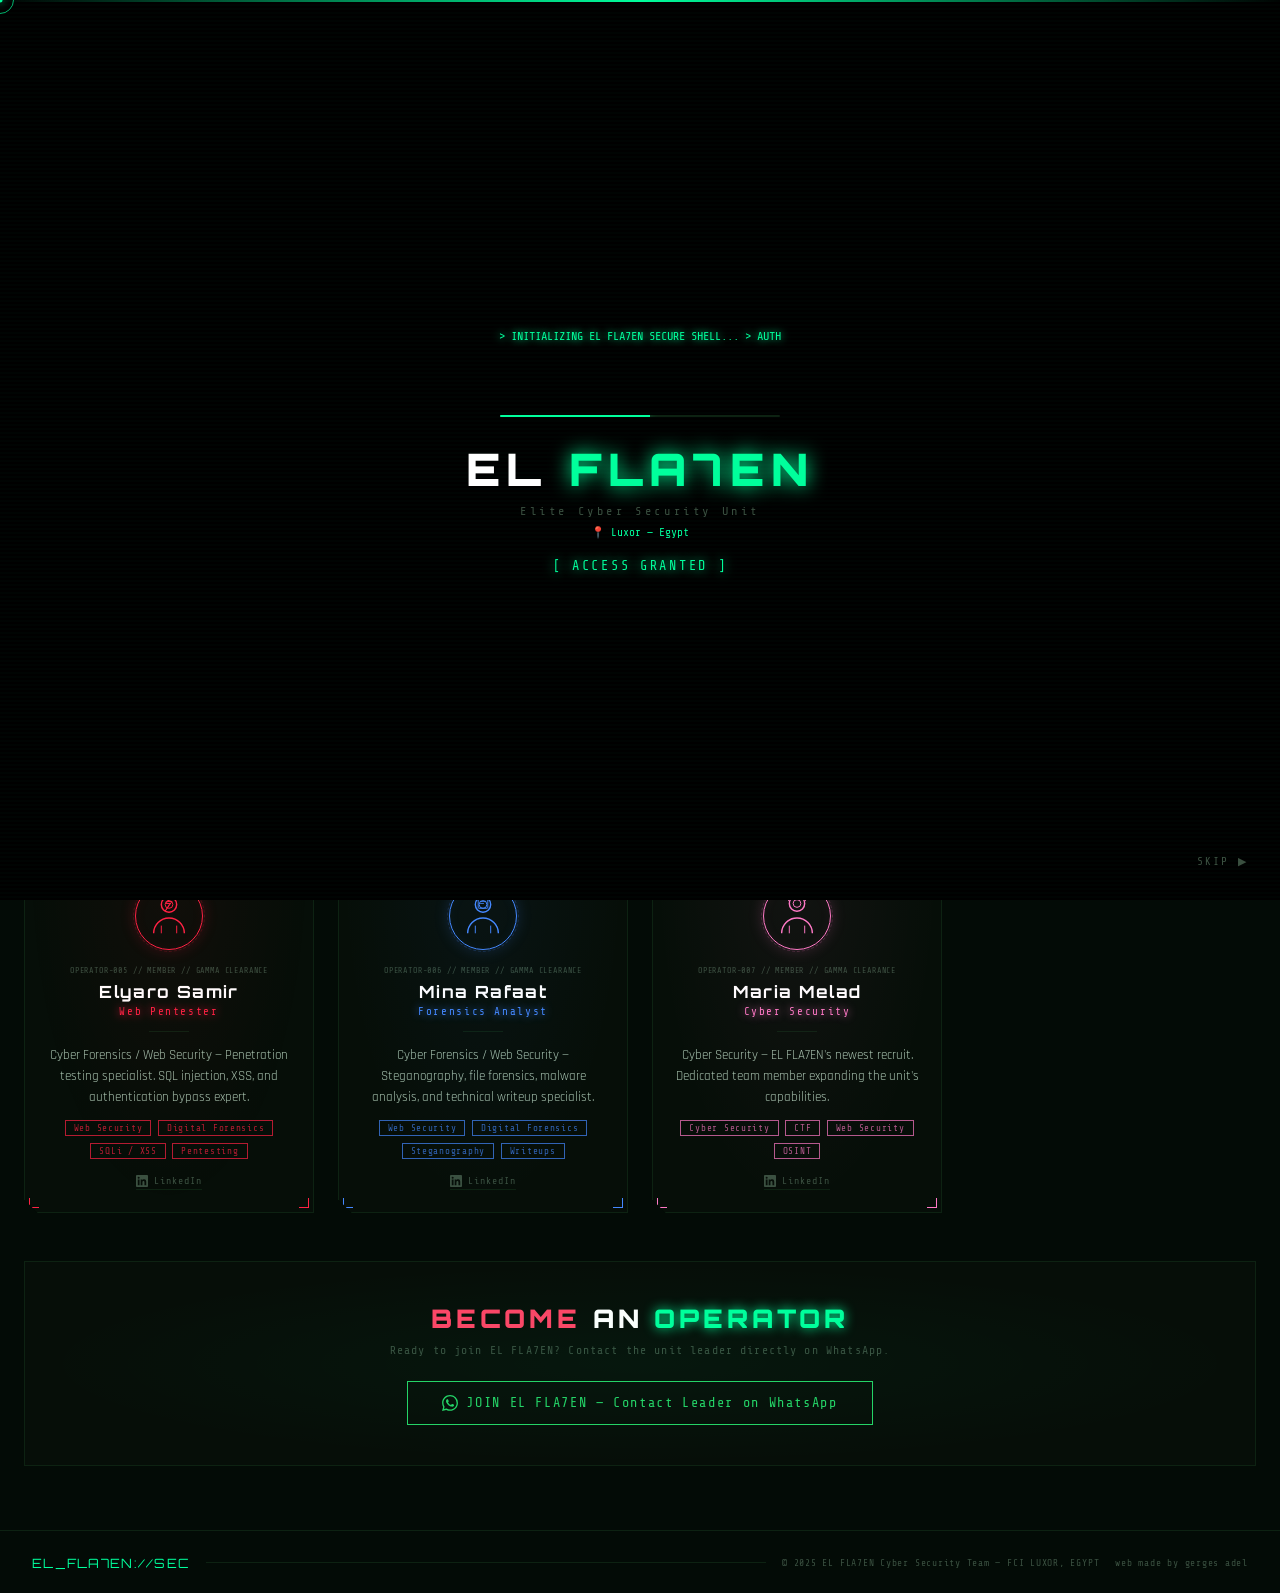
==== commit 90074fd5: "Add files via upload" ====
--- a/team.html
+++ b/team.html
@@ -495,7 +495,7 @@
               </svg>
             </div>
             <div class="m-id">OPERATOR-004 // MEMBER // GAMMA CLEARANCE</div>
-            <div class="m-name">Filopater Yohna</div>
+            <div class="m-name">Felopater Yohana</div>
             <div class="m-role">Web &amp; Forensics</div>
             <div class="m-sep"></div>
             <p class="m-spec">Cyber Forensics / Web Security — Web vulnerability research and digital forensics investigation specialist.</p>
